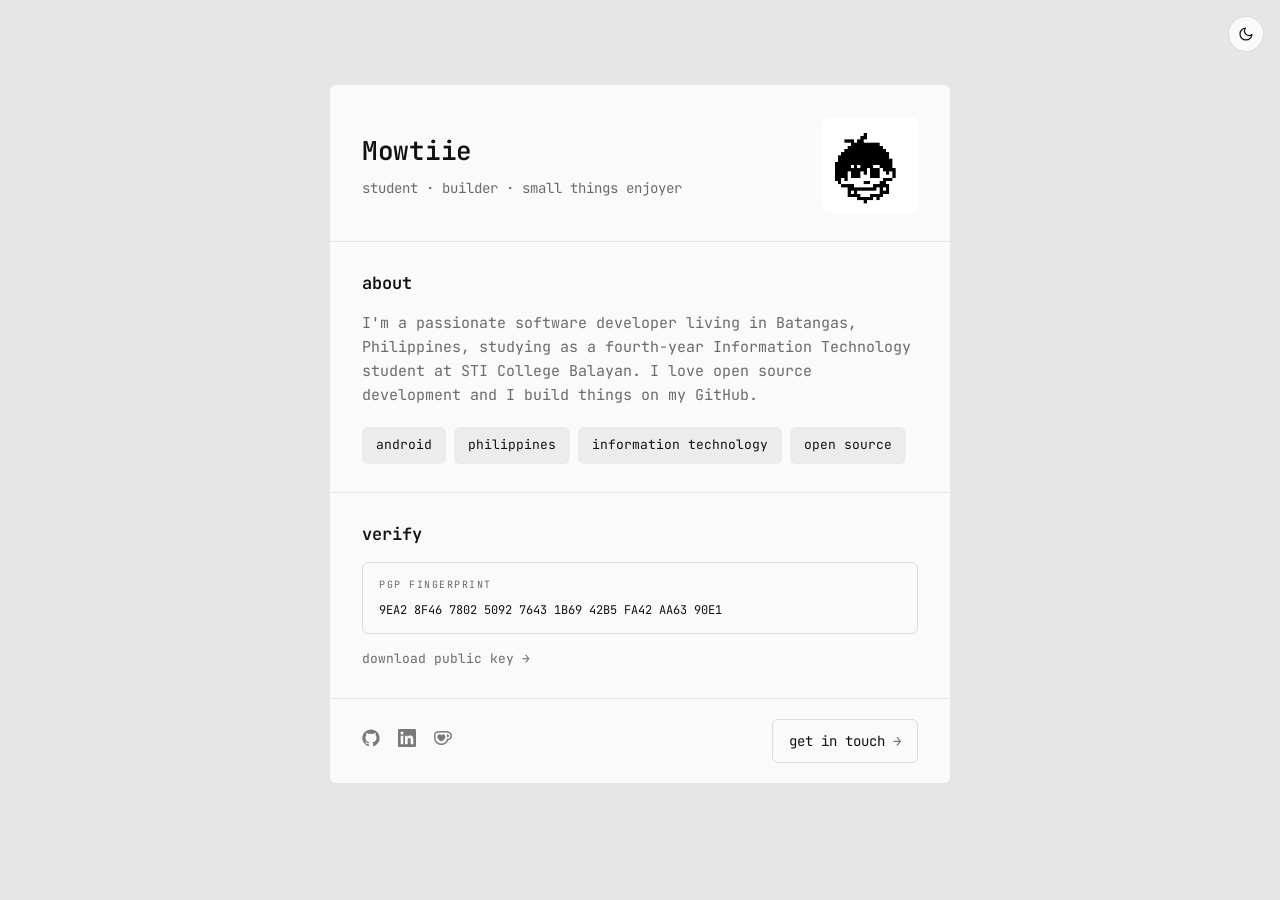
==== index.html @ 5914bc73 "Modernized dark mode toggle with color-scheme and light-dark()" ====
<!DOCTYPE html>
<html lang="en">
<head>
  <meta charset="UTF-8">
  <meta name="viewport" content="width=device-width, initial-scale=1">
  <meta name="description" content="Personal site of Mowtiie — IT student and software developer in the Philippines.">
  <meta name="color-scheme" content="light dark">
  <script>
    // Apply a stored override before first paint (prevents a flash of the wrong scheme).
    try {
      document.querySelector('meta[name="color-scheme"]').content = localStorage.getItem('color-scheme') ?? 'light dark';
    } catch {}
  </script>
  <meta name="theme-color" content="#E6E6E6" media="(prefers-color-scheme: light)">
  <meta name="theme-color" content="#0A0A0A" media="(prefers-color-scheme: dark)">
  <title>Mowtiie</title>

  <link rel="icon" type="image/svg+xml" href="icon.svg">
  <link rel="preconnect" href="https://fonts.googleapis.com">
  <link rel="preconnect" href="https://fonts.gstatic.com" crossorigin>
  <link rel="preload" as="style" href="https://fonts.googleapis.com/css2?family=JetBrains+Mono:wght@400;500;600&display=swap">
  <link rel="stylesheet" href="https://fonts.googleapis.com/css2?family=JetBrains+Mono:wght@400;500;600&display=swap">

  <link rel="stylesheet" href="style.css">
</head>
<body>

  <main class="card">

    <header class="card-header">
      <div class="header-info">
        <h1 class="name">Mowtiie</h1>
        <p class="subtitle">student · builder · small things enjoyer</p>
      </div>
      <div class="header-photo">
        <img src="profile.png" alt="" onerror="this.style.display='none'">
      </div>
    </header>

    <section class="card-section">
      <h2 class="section-title">about</h2>
      <p class="section-body">I'm a passionate software developer living in Batangas, Philippines, studying as a fourth-year Information Technology student at STI College Balayan. I love open source development and I build things on my GitHub.</p>
      <ul class="tag-list">
        <li class="tag">android</li>
        <li class="tag">philippines</li>
        <li class="tag">information technology</li>
        <li class="tag">open source</li>
      </ul>
    </section>

    <section class="card-section">
      <h2 class="section-title">verify</h2>
      <div class="pgp-block">
        <div class="pgp-label">pgp fingerprint</div>
        <code class="pgp-fingerprint">9EA2 8F46 7802 5092 7643 1B69 42B5 FA42 AA63 90E1</code>
      </div>
      <a class="download-link" href="./PGP_PUBLIC_KEY.asc" download>download public key →</a>
    </section>

    <footer class="card-footer">
      <ul class="social-list">
        <li><a class="social-icon" href="https://github.com/mowtiie" target="_blank" rel="noopener" aria-label="GitHub">
          <svg viewBox="0 0 24 24" width="18" height="18" fill="currentColor" aria-hidden="true"><path d="M12 .5C5.65.5.5 5.65.5 12c0 5.08 3.29 9.39 7.86 10.91.58.11.79-.25.79-.56v-2.01c-3.2.7-3.87-1.36-3.87-1.36-.52-1.32-1.27-1.67-1.27-1.67-1.04-.71.08-.7.08-.7 1.15.08 1.76 1.18 1.76 1.18 1.02 1.76 2.69 1.25 3.34.96.1-.75.4-1.25.72-1.54-2.55-.29-5.23-1.28-5.23-5.69 0-1.26.45-2.29 1.18-3.1-.12-.29-.51-1.46.11-3.04 0 0 .96-.31 3.15 1.18a10.87 10.87 0 015.74 0c2.19-1.49 3.15-1.18 3.15-1.18.62 1.58.23 2.75.11 3.04.74.81 1.18 1.84 1.18 3.1 0 4.42-2.69 5.39-5.25 5.68.41.36.77 1.06.77 2.13v3.16c0 .31.21.68.8.56C20.21 21.38 23.5 17.08 23.5 12 23.5 5.65 18.35.5 12 .5z"/></svg>
        </a></li>
        <li><a class="social-icon" href="https://linkedin.com/in/vrixzandro" target="_blank" rel="noopener" aria-label="LinkedIn">
          <svg viewBox="0 0 24 24" width="18" height="18" fill="currentColor" aria-hidden="true"><path d="M20.45 20.45h-3.55v-5.57c0-1.33-.03-3.04-1.85-3.04-1.85 0-2.14 1.45-2.14 2.94v5.67H9.36V9h3.41v1.56h.05c.48-.9 1.64-1.85 3.37-1.85 3.6 0 4.27 2.37 4.27 5.46v6.28zM5.34 7.43a2.06 2.06 0 11.001-4.121 2.06 2.06 0 010 4.121zM7.12 20.45H3.56V9h3.56v11.45zM22.22 0H1.77C.79 0 0 .77 0 1.72v20.55C0 23.23.79 24 1.77 24h20.45c.98 0 1.78-.77 1.78-1.73V1.72C24 .77 23.2 0 22.22 0z"/></svg>
        </a></li>
        <li><a class="social-icon" href="https://ko-fi.com/mowtiie" target="_blank" rel="noopener" aria-label="Ko-fi">
          <svg viewBox="0 0 24 24" width="18" height="18" fill="currentColor" aria-hidden="true"><path d="M11.351 2.715c-2.7 0-4.986.025-6.83.26C2.078 3.285 0 5.154 0 8.61c0 3.506.182 6.13 1.585 8.493 1.584 2.701 4.233 4.182 7.662 4.182h.83c4.209 0 6.494-2.234 7.637-4a9.5 9.5 0 0 0 1.091-2.338C21.792 14.688 24 12.22 24 9.208v-.415c0-3.247-2.13-5.507-5.792-5.87-1.558-.156-2.65-.208-6.857-.208m0 1.947c4.208 0 5.09.052 6.571.182 2.624.311 4.13 1.584 4.13 4v.39c0 2.156-1.792 3.844-3.87 3.844h-.935l-.156.649c-.208 1.013-.597 1.818-1.039 2.546-.909 1.428-2.545 3.064-5.922 3.064h-.805c-2.571 0-4.831-.883-6.078-3.195-1.09-2-1.298-4.155-1.298-7.506 0-2.181.857-3.402 3.012-3.714 1.533-.233 3.559-.26 6.39-.26m6.547 2.287c-.416 0-.65.234-.65.546v2.935c0 .311.234.545.65.545 1.324 0 2.051-.754 2.051-2s-.727-2.026-2.052-2.026m-10.39.182c-1.818 0-3.013 1.48-3.013 3.142 0 1.533.858 2.857 1.949 3.897.727.701 1.87 1.429 2.649 1.896a1.47 1.47 0 0 0 1.507 0c.78-.467 1.922-1.195 2.623-1.896 1.117-1.039 1.974-2.364 1.974-3.897 0-1.662-1.247-3.142-3.039-3.142-1.065 0-1.792.545-2.338 1.298-.493-.753-1.246-1.298-2.312-1.298"/></svg>
        </a></li>
      </ul>

      <a class="cta-btn" href="mailto:contact@mowtiie.cc">
        <span>get in touch</span>
        <span class="cta-arrow" aria-hidden="true">→</span>
      </a>
    </footer>

  </main>

  <button class="theme-toggle" id="theme-toggle" type="button">
    <span class="if-light">
      <svg viewBox="0 0 24 24" width="16" height="16" fill="none" stroke="currentColor" stroke-width="1.8" stroke-linecap="round" stroke-linejoin="round" aria-hidden="true">
        <path d="M21 12.79A9 9 0 1 1 11.21 3 7 7 0 0 0 21 12.79z"/>
      </svg>
      <span class="visually-hidden">Switch to dark theme</span>
    </span>
    <span class="if-dark">
      <svg viewBox="0 0 24 24" width="16" height="16" fill="none" stroke="currentColor" stroke-width="1.8" stroke-linecap="round" stroke-linejoin="round" aria-hidden="true">
        <circle cx="12" cy="12" r="4"/>
        <path d="M12 2v2M12 20v2M4.93 4.93l1.41 1.41M17.66 17.66l1.41 1.41M2 12h2M20 12h2M6.34 17.66l-1.41 1.41M19.07 4.93l-1.41 1.41"/>
      </svg>
      <span class="visually-hidden">Switch to light theme</span>
    </span>
  </button>

  <script src="script.js"></script>
</body>
</html>
---- style.css ----
:root {
  /* Raw values per scheme */
  --bg-light: #E6E6E6;            --bg-dark: #0A0A0A;
  --card-bg-light: #FAFAFA;       --card-bg-dark: #171717;
  --divider-light: rgba(0, 0, 0, 0.08);   --divider-dark: rgba(255, 255, 255, 0.08);
  --text-light: #111111;          --text-dark: #FAFAFA;
  --text-soft-light: #6b6b6b;     --text-soft-dark: #999999;
  --border-light: #1a1a1a;        --border-dark: #FAFAFA;
  --border-soft-light: rgba(0, 0, 0, 0.12); --border-soft-dark: rgba(255, 255, 255, 0.15);
  --tag-bg-light: #ECECEC;        --tag-bg-dark: #232323;
  --tag-bg-hover-light: #E0E0E0;  --tag-bg-hover-dark: #2E2E2E;
  --shadow-elev-light: 0 6px 16px rgba(0, 0, 0, 0.1);
  --shadow-elev-dark: 0 6px 16px rgba(0, 0, 0, 0.6);

  /* Fallback for browsers without light-dark(): follow the system preference */
  --bg: var(--bg-light);
  --card-bg: var(--card-bg-light);
  --divider: var(--divider-light);
  --text: var(--text-light);
  --text-soft: var(--text-soft-light);
  --border: var(--border-light);
  --border-soft: var(--border-soft-light);
  --tag-bg: var(--tag-bg-light);
  --tag-bg-hover: var(--tag-bg-hover-light);
  --shadow-elev: var(--shadow-elev-light);

  @media (prefers-color-scheme: dark) {
    --bg: var(--bg-dark);
    --card-bg: var(--card-bg-dark);
    --divider: var(--divider-dark);
    --text: var(--text-dark);
    --text-soft: var(--text-soft-dark);
    --border: var(--border-dark);
    --border-soft: var(--border-soft-dark);
    --tag-bg: var(--tag-bg-dark);
    --tag-bg-hover: var(--tag-bg-hover-dark);
    --shadow-elev: var(--shadow-elev-dark);
  }

  @supports (color: light-dark(white, black)) {
    --bg: light-dark(var(--bg-light), var(--bg-dark));
    --card-bg: light-dark(var(--card-bg-light), var(--card-bg-dark));
    --divider: light-dark(var(--divider-light), var(--divider-dark));
    --text: light-dark(var(--text-light), var(--text-dark));
    --text-soft: light-dark(var(--text-soft-light), var(--text-soft-dark));
    --border: light-dark(var(--border-light), var(--border-dark));
    --border-soft: light-dark(var(--border-soft-light), var(--border-soft-dark));
    --tag-bg: light-dark(var(--tag-bg-light), var(--tag-bg-dark));
    --tag-bg-hover: light-dark(var(--tag-bg-hover-light), var(--tag-bg-hover-dark));
    --shadow-elev: light-dark(var(--shadow-elev-light), var(--shadow-elev-dark));
  }

  /* Follow the system by default; the <meta name="color-scheme"> pins an override.
     CSS color-scheme beats the meta hint, so map the meta back onto the property. */
  color-scheme: light dark;

  &:has(> head > meta[name="color-scheme"][content="dark"]) { color-scheme: dark; }
  &:has(> head > meta[name="color-scheme"][content="light"]) { color-scheme: light; }
}

.visually-hidden {
  position: absolute;
  width: 1px;
  height: 1px;
  overflow: hidden;
  clip-path: inset(50%);
  white-space: nowrap;
}

*, *::before, *::after { box-sizing: border-box; }
* { margin: 0; padding: 0; }

body {
  min-height: 100vh;
  background: var(--bg);
  color: var(--text);
  font-family: 'JetBrains Mono', ui-monospace, SFMono-Regular, Menlo, Consolas, monospace;
  font-size: 15px;
  line-height: 1.6;
  display: flex;
  align-items: center;
  justify-content: center;
  padding: 2rem 1.25rem 4rem;
  -webkit-font-smoothing: antialiased;
  text-rendering: optimizeLegibility;
  transition: background 0.25s ease, color 0.25s ease;
}

.card {
  width: 100%;
  max-width: 620px;
  background: var(--card-bg);
  border-radius: 6px;
  overflow: hidden;
  transition: background 0.25s ease;
}

/* ---------- Header ---------- */
.card-header {
  display: flex;
  justify-content: space-between;
  align-items: center;
  gap: 1.5rem;
  padding: 2rem 2rem 1.75rem;
}

.header-info {
  min-width: 0;
  flex: 1;
}

.name {
  font-size: 1.625rem;
  font-weight: 600;
  letter-spacing: -0.01em;
  margin-bottom: 0.375rem;
  word-break: break-word;
}

.subtitle {
  font-size: 0.875rem;
  color: var(--text-soft);
}

.header-photo {
  width: 96px;
  height: 96px;
  border-radius: 8px;
  background: var(--tag-bg);
  overflow: hidden;
  flex-shrink: 0;
}

.header-photo img {
  width: 100%;
  height: 100%;
  object-fit: cover;
  display: block;
}

/* ---------- Card sections ---------- */
.card-section {
  padding: 1.75rem 2rem;
  border-top: 1px solid var(--divider);
}

.section-title {
  font-size: 1.0625rem;
  font-weight: 600;
  margin-bottom: 0.875rem;
}

.section-body {
  font-size: 0.9375rem;
  color: var(--text-soft);
  margin-bottom: 1.25rem;
}

/* Tags */
.tag-list {
  display: flex;
  flex-wrap: wrap;
  gap: 0.5rem;
  list-style: none;
}

.tag {
  padding: 0.5rem 0.875rem;
  background: var(--tag-bg);
  border-radius: 6px;
  font-size: 0.8125rem;
  color: var(--text);
  font-family: inherit;
  transition: background 0.15s ease;
}

/* PGP */
.pgp-block {
  border: 1px solid var(--border-soft);
  border-radius: 6px;
  padding: 0.875rem 1rem;
  margin-bottom: 0.75rem;
}

.pgp-label {
  font-size: 0.625rem;
  color: var(--text-soft);
  text-transform: uppercase;
  letter-spacing: 0.15em;
  margin-bottom: 0.5rem;
}

.pgp-fingerprint {
  font-family: inherit;
  font-size: 0.75rem;
  color: var(--text);
  word-break: break-all;
  user-select: all;
  line-height: 1.5;
  display: block;
}

.download-link {
  display: inline-block;
  font-size: 0.8125rem;
  color: var(--text-soft);
  text-decoration: none;
  transition: color 0.15s ease;
}

.download-link:hover {
  color: var(--text);
}

/* ---------- Footer ---------- */
.card-footer {
  display: flex;
  justify-content: space-between;
  align-items: center;
  gap: 1.5rem;
  padding: 1.25rem 2rem;
  border-top: 1px solid var(--divider);
}

.social-list {
  display: flex;
  align-items: center;
  gap: 1.125rem;
  list-style: none;
}

.social-icon {
  color: var(--text);
  opacity: 0.55;
  display: inline-flex;
  align-items: center;
  justify-content: center;
  transition: opacity 0.15s ease;
}

.social-icon:hover {
  opacity: 1;
}

.cta-btn {
  display: inline-flex;
  align-items: center;
  gap: 0.5rem;
  padding: 0.625rem 1rem;
  border: 1px solid var(--border-soft);
  border-radius: 6px;
  text-decoration: none;
  color: var(--text);
  font-size: 0.875rem;
  font-family: inherit;
  white-space: nowrap;
  transition: transform 0.2s ease, box-shadow 0.2s ease, border-color 0.2s ease;
}

.cta-btn:hover {
  transform: translateY(-2px);
  box-shadow: var(--shadow-elev);
  border-color: var(--border);
}

.cta-arrow {
  color: var(--text-soft);
  transition: transform 0.2s ease;
}

.cta-btn:hover .cta-arrow {
  transform: translateX(2px);
}

/* ---------- Theme toggle (floating) ---------- */
.theme-toggle {
  position: fixed;
  top: 1rem;
  right: 1rem;
  width: 36px;
  height: 36px;
  border-radius: 50%;
  border: 1px solid var(--border-soft);
  background: var(--card-bg);
  color: var(--text);
  cursor: pointer;
  display: flex;
  align-items: center;
  justify-content: center;
  font: inherit;
  transition: transform 0.2s ease, box-shadow 0.2s ease, background 0.25s ease, color 0.25s ease, border-color 0.2s ease;
}

.theme-toggle:hover {
  transform: translateY(-2px);
  box-shadow: var(--shadow-elev);
  border-color: var(--border);
}

/* Show only the icon (and label) for the action available in the current scheme.
   Branching must also honor the meta override, so the media query is combined with it. */
.theme-toggle .if-light { display: inline-flex; }
.theme-toggle .if-dark { display: none; }

@media (prefers-color-scheme: dark) {
  :root:not(:has(> head > meta[name="color-scheme"][content="light"])) .theme-toggle {
    .if-light { display: none; }
    .if-dark { display: inline-flex; }
  }
}

:root:has(> head > meta[name="color-scheme"][content="dark"]) .theme-toggle {
  .if-light { display: none; }
  .if-dark { display: inline-flex; }
}

/* ---------- Focus ---------- */
a:focus-visible, button:focus-visible {
  outline: 2px solid var(--text);
  outline-offset: 3px;
  border-radius: 6px;
}

/* ---------- Reduced motion ---------- */
@media (prefers-reduced-motion: reduce) {
  *, *::before, *::after {
    transition-duration: 0.01ms !important;
    animation-duration: 0.01ms !important;
  }
}

/* ---------- Mobile ---------- */
@media (max-width: 560px) {
  body {
    padding: 3.75rem 1rem 3rem;
    align-items: flex-start;
  }

  .card-header {
    flex-direction: column-reverse;
    align-items: flex-start;
    gap: 1.25rem;
    padding: 1.75rem 1.5rem;
  }

  .header-photo {
    width: 84px;
    height: 84px;
  }

  .name { font-size: 1.5rem; }

  .card-section {
    padding: 1.5rem;
  }

  .card-footer {
    flex-direction: column;
    align-items: stretch;
    gap: 1rem;
    padding: 1.25rem 1.5rem;
  }

  .social-list {
    justify-content: flex-start;
  }

  .cta-btn {
    justify-content: center;
  }
}
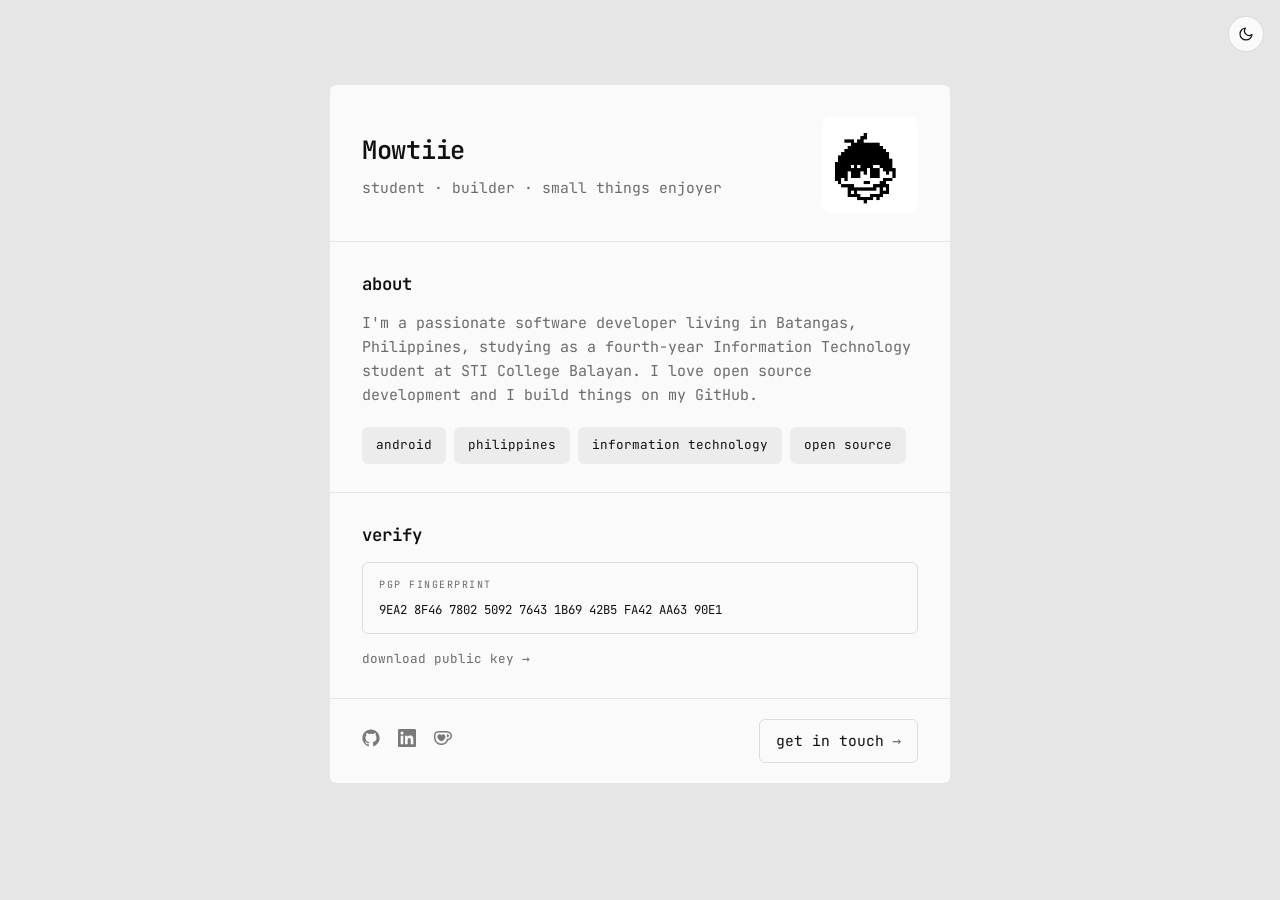
==== commit 21956b61: "Improved SEO metadata and self-hosted JetBrains Mono font" ====
--- a/index.html
+++ b/index.html
@@ -13,13 +13,36 @@
   </script>
   <meta name="theme-color" content="#E6E6E6" media="(prefers-color-scheme: light)">
   <meta name="theme-color" content="#0A0A0A" media="(prefers-color-scheme: dark)">
-  <title>Mowtiie</title>
+  <title>Mowtiie — IT Student &amp; Software Developer in the Philippines</title>
+
+  <meta property="og:type" content="profile">
+  <meta property="og:site_name" content="Mowtiie">
+  <meta property="og:title" content="Mowtiie — IT Student &amp; Software Developer">
+  <meta property="og:description" content="Personal site of Mowtiie — IT student and software developer in the Philippines.">
+  <meta name="twitter:card" content="summary">
+
+  <script type="application/ld+json">
+  {
+    "@context": "https://schema.org",
+    "@type": "Person",
+    "name": "Mowtiie",
+    "jobTitle": "Software Developer",
+    "description": "IT student and software developer in the Philippines.",
+    "address": {
+      "@type": "PostalAddress",
+      "addressRegion": "Batangas",
+      "addressCountry": "PH"
+    },
+    "sameAs": [
+      "https://github.com/mowtiie",
+      "https://linkedin.com/in/vrixzandro",
+      "https://ko-fi.com/mowtiie"
+    ]
+  }
+  </script>
 
   <link rel="icon" type="image/svg+xml" href="icon.svg">
-  <link rel="preconnect" href="https://fonts.googleapis.com">
-  <link rel="preconnect" href="https://fonts.gstatic.com" crossorigin>
-  <link rel="preload" as="style" href="https://fonts.googleapis.com/css2?family=JetBrains+Mono:wght@400;500;600&display=swap">
-  <link rel="stylesheet" href="https://fonts.googleapis.com/css2?family=JetBrains+Mono:wght@400;500;600&display=swap">
+  <link rel="preload" href="fonts/jetbrains-mono-latin-wght-normal.woff2" as="font" type="font/woff2" crossorigin>
 
   <link rel="stylesheet" href="style.css">
 </head>
@@ -33,7 +56,7 @@
         <p class="subtitle">student · builder · small things enjoyer</p>
       </div>
       <div class="header-photo">
-        <img src="profile.png" alt="" onerror="this.style.display='none'">
+        <img src="profile.png" alt="Portrait of Mowtiie" onerror="this.style.display='none'">
       </div>
     </header>
 
--- a/style.css
+++ b/style.css
@@ -1,3 +1,11 @@
+@font-face {
+  font-family: 'JetBrains Mono';
+  src: url('fonts/jetbrains-mono-latin-wght-normal.woff2') format('woff2');
+  font-weight: 100 800;
+  font-display: swap;
+  unicode-range: U+0000-00FF, U+0131, U+0152-0153, U+02BB-02BC, U+02C6, U+02DA, U+02DC, U+0304, U+0308, U+0329, U+2000-206F, U+20AC, U+2122, U+2191, U+2193, U+2212, U+2215, U+FEFF, U+FFFD;
+}
+
 :root {
   /* Raw values per scheme */
   --bg-light: #E6E6E6;            --bg-dark: #0A0A0A;
@@ -75,6 +83,8 @@
   background: var(--bg);
   color: var(--text);
   font-family: 'JetBrains Mono', ui-monospace, SFMono-Regular, Menlo, Consolas, monospace;
+  /* Keep fallback monospace fonts the same width as JetBrains Mono to avoid a layout shift on swap. */
+  font-size-adjust: ch-width from-font;
   font-size: 15px;
   line-height: 1.6;
   display: flex;
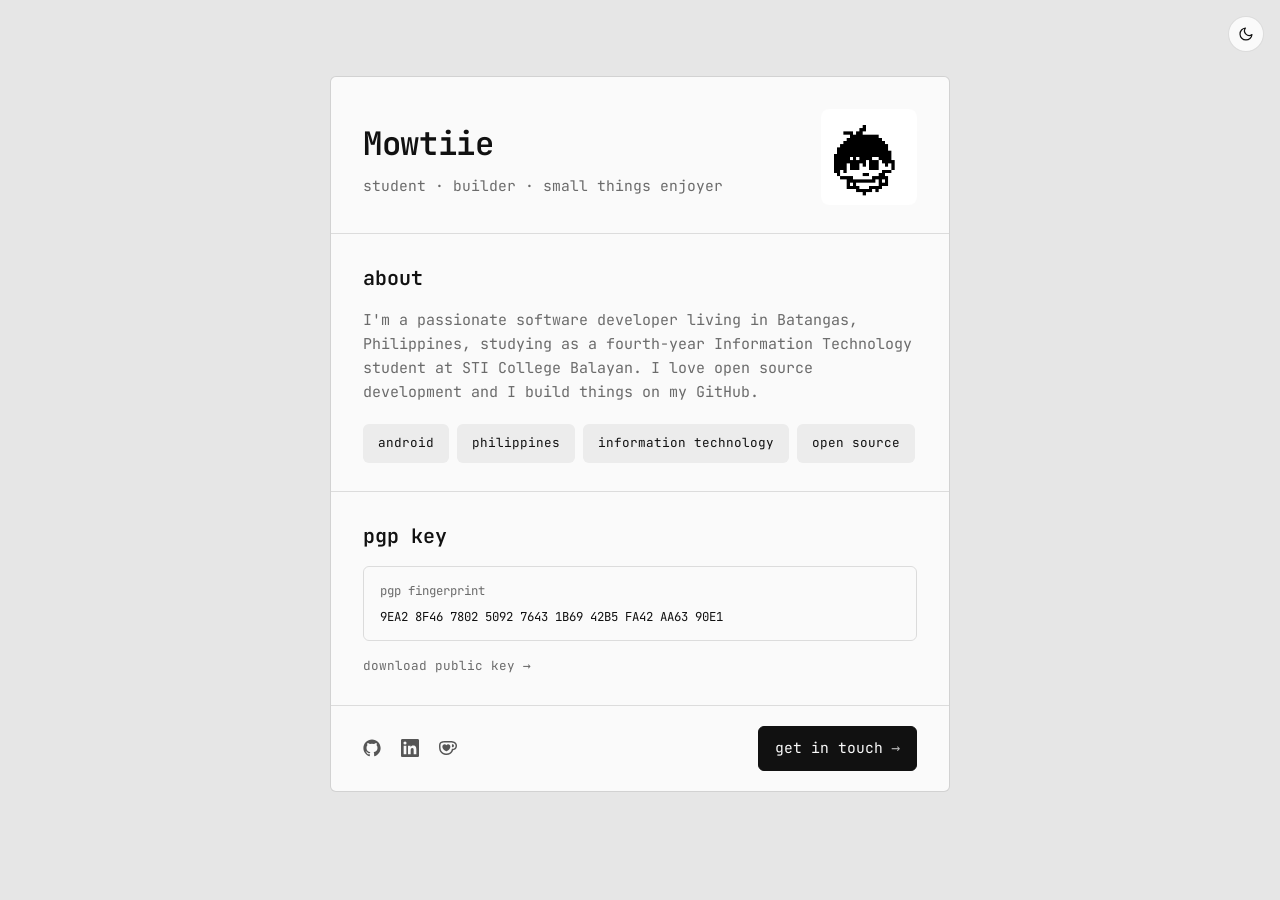
==== commit 5849a3f9: "Applied cleanups for typography, layout, image and script loading" ====
--- a/index.html
+++ b/index.html
@@ -45,6 +45,7 @@
   <link rel="preload" href="fonts/jetbrains-mono-latin-wght-normal.woff2" as="font" type="font/woff2" crossorigin>
 
   <link rel="stylesheet" href="style.css">
+  <script src="script.js" defer></script>
 </head>
 <body>
 
@@ -56,7 +57,7 @@
         <p class="subtitle">student · builder · small things enjoyer</p>
       </div>
       <div class="header-photo">
-        <img src="profile.png" alt="Portrait of Mowtiie" onerror="this.style.display='none'">
+        <img src="profile.png" alt="Portrait of Mowtiie" width="300" height="300">
       </div>
     </header>
 
@@ -72,7 +73,7 @@
     </section>
 
     <section class="card-section">
-      <h2 class="section-title">verify</h2>
+      <h2 class="section-title">pgp key</h2>
       <div class="pgp-block">
         <div class="pgp-label">pgp fingerprint</div>
         <code class="pgp-fingerprint">9EA2 8F46 7802 5092 7643 1B69 42B5 FA42 AA63 90E1</code>
@@ -117,6 +118,5 @@
     </span>
   </button>
 
-  <script src="script.js"></script>
 </body>
 </html>
--- a/style.css
+++ b/style.css
@@ -9,52 +9,52 @@
 :root {
   /* Raw values per scheme */
   --bg-light: #E6E6E6;            --bg-dark: #0A0A0A;
-  --card-bg-light: #FAFAFA;       --card-bg-dark: #171717;
-  --divider-light: rgba(0, 0, 0, 0.08);   --divider-dark: rgba(255, 255, 255, 0.08);
+  --card-bg-light: #FAFAFA;       --card-bg-dark: #1C1C1C;
+  --card-border-light: rgba(0, 0, 0, 0.16); --card-border-dark: rgba(255, 255, 255, 0.14);
+  --divider-light: rgba(0, 0, 0, 0.12);   --divider-dark: rgba(255, 255, 255, 0.12);
   --text-light: #111111;          --text-dark: #FAFAFA;
   --text-soft-light: #6b6b6b;     --text-soft-dark: #999999;
   --border-light: #1a1a1a;        --border-dark: #FAFAFA;
   --border-soft-light: rgba(0, 0, 0, 0.12); --border-soft-dark: rgba(255, 255, 255, 0.15);
   --tag-bg-light: #ECECEC;        --tag-bg-dark: #232323;
-  --tag-bg-hover-light: #E0E0E0;  --tag-bg-hover-dark: #2E2E2E;
   --shadow-elev-light: 0 6px 16px rgba(0, 0, 0, 0.1);
   --shadow-elev-dark: 0 6px 16px rgba(0, 0, 0, 0.6);
 
   /* Fallback for browsers without light-dark(): follow the system preference */
   --bg: var(--bg-light);
   --card-bg: var(--card-bg-light);
+  --card-border: var(--card-border-light);
   --divider: var(--divider-light);
   --text: var(--text-light);
   --text-soft: var(--text-soft-light);
   --border: var(--border-light);
   --border-soft: var(--border-soft-light);
   --tag-bg: var(--tag-bg-light);
-  --tag-bg-hover: var(--tag-bg-hover-light);
   --shadow-elev: var(--shadow-elev-light);
 
   @media (prefers-color-scheme: dark) {
     --bg: var(--bg-dark);
     --card-bg: var(--card-bg-dark);
+    --card-border: var(--card-border-dark);
     --divider: var(--divider-dark);
     --text: var(--text-dark);
     --text-soft: var(--text-soft-dark);
     --border: var(--border-dark);
     --border-soft: var(--border-soft-dark);
     --tag-bg: var(--tag-bg-dark);
-    --tag-bg-hover: var(--tag-bg-hover-dark);
     --shadow-elev: var(--shadow-elev-dark);
   }
 
   @supports (color: light-dark(white, black)) {
     --bg: light-dark(var(--bg-light), var(--bg-dark));
     --card-bg: light-dark(var(--card-bg-light), var(--card-bg-dark));
+    --card-border: light-dark(var(--card-border-light), var(--card-border-dark));
     --divider: light-dark(var(--divider-light), var(--divider-dark));
     --text: light-dark(var(--text-light), var(--text-dark));
     --text-soft: light-dark(var(--text-soft-light), var(--text-soft-dark));
     --border: light-dark(var(--border-light), var(--border-dark));
     --border-soft: light-dark(var(--border-soft-light), var(--border-soft-dark));
     --tag-bg: light-dark(var(--tag-bg-light), var(--tag-bg-dark));
-    --tag-bg-hover: light-dark(var(--tag-bg-hover-light), var(--tag-bg-hover-dark));
     --shadow-elev: light-dark(var(--shadow-elev-light), var(--shadow-elev-dark));
   }
 
@@ -79,13 +79,13 @@
 * { margin: 0; padding: 0; }
 
 body {
-  min-height: 100vh;
+  min-height: 100dvh;
   background: var(--bg);
   color: var(--text);
   font-family: 'JetBrains Mono', ui-monospace, SFMono-Regular, Menlo, Consolas, monospace;
   /* Keep fallback monospace fonts the same width as JetBrains Mono to avoid a layout shift on swap. */
   font-size-adjust: ch-width from-font;
-  font-size: 15px;
+  font-size: 0.9375rem;
   line-height: 1.6;
   display: flex;
   align-items: center;
@@ -100,6 +100,8 @@
   width: 100%;
   max-width: 620px;
   background: var(--card-bg);
+  /* A border keeps the card edge visible in forced-colors mode, where backgrounds are dropped. */
+  border: 1px solid var(--card-border);
   border-radius: 6px;
   overflow: hidden;
   transition: background 0.25s ease;
@@ -120,16 +122,17 @@
 }
 
 .name {
-  font-size: 1.625rem;
+  font-size: 2rem;
   font-weight: 600;
   letter-spacing: -0.01em;
   margin-bottom: 0.375rem;
-  word-break: break-word;
+  overflow-wrap: anywhere;
 }
 
 .subtitle {
   font-size: 0.875rem;
   color: var(--text-soft);
+  text-wrap: balance;
 }
 
 .header-photo {
@@ -155,7 +158,7 @@
 }
 
 .section-title {
-  font-size: 1.0625rem;
+  font-size: 1.25rem;
   font-weight: 600;
   margin-bottom: 0.875rem;
 }
@@ -164,6 +167,7 @@
   font-size: 0.9375rem;
   color: var(--text-soft);
   margin-bottom: 1.25rem;
+  text-wrap: pretty;
 }
 
 /* Tags */
@@ -177,11 +181,12 @@
 .tag {
   padding: 0.5rem 0.875rem;
   background: var(--tag-bg);
+  /* Invisible normally; forced-colors mode turns it into a visible border. */
+  border: 1px solid transparent;
   border-radius: 6px;
   font-size: 0.8125rem;
   color: var(--text);
   font-family: inherit;
-  transition: background 0.15s ease;
 }
 
 /* PGP */
@@ -193,10 +198,8 @@
 }
 
 .pgp-label {
-  font-size: 0.625rem;
+  font-size: 0.75rem;
   color: var(--text-soft);
-  text-transform: uppercase;
-  letter-spacing: 0.15em;
   margin-bottom: 0.5rem;
 }
 
@@ -235,13 +238,17 @@
 .social-list {
   display: flex;
   align-items: center;
-  gap: 1.125rem;
+  gap: 0.25rem;
   list-style: none;
+  /* Offset the icon padding so the first icon lines up with the card's text edge. */
+  margin-inline-start: -0.5rem;
 }
 
 .social-icon {
   color: var(--text);
-  opacity: 0.55;
+  opacity: 0.7;
+  /* 18px icon + padding gives a ~34px touch target (WCAG 2.5.8 minimum is 24px). */
+  padding: 0.5rem;
   display: inline-flex;
   align-items: center;
   justify-content: center;
@@ -257,24 +264,25 @@
   align-items: center;
   gap: 0.5rem;
   padding: 0.625rem 1rem;
-  border: 1px solid var(--border-soft);
-  border-radius: 6px;
+  /* Filled so the main action reads as primary. */
+  border: 1px solid var(--text);
+  border-radius: 6px;
+  background: var(--text);
   text-decoration: none;
-  color: var(--text);
+  color: var(--card-bg);
   font-size: 0.875rem;
   font-family: inherit;
   white-space: nowrap;
-  transition: transform 0.2s ease, box-shadow 0.2s ease, border-color 0.2s ease;
+  transition: transform 0.2s ease, box-shadow 0.2s ease;
 }
 
 .cta-btn:hover {
   transform: translateY(-2px);
   box-shadow: var(--shadow-elev);
-  border-color: var(--border);
 }
 
 .cta-arrow {
-  color: var(--text-soft);
+  opacity: 0.7;
   transition: transform 0.2s ease;
 }
 
@@ -340,7 +348,7 @@
 }
 
 /* ---------- Mobile ---------- */
-@media (max-width: 560px) {
+@media (max-width: 35em) {
   body {
     padding: 3.75rem 1rem 3rem;
     align-items: flex-start;
@@ -358,7 +366,7 @@
     height: 84px;
   }
 
-  .name { font-size: 1.5rem; }
+  .name { font-size: 1.75rem; }
 
   .card-section {
     padding: 1.5rem;
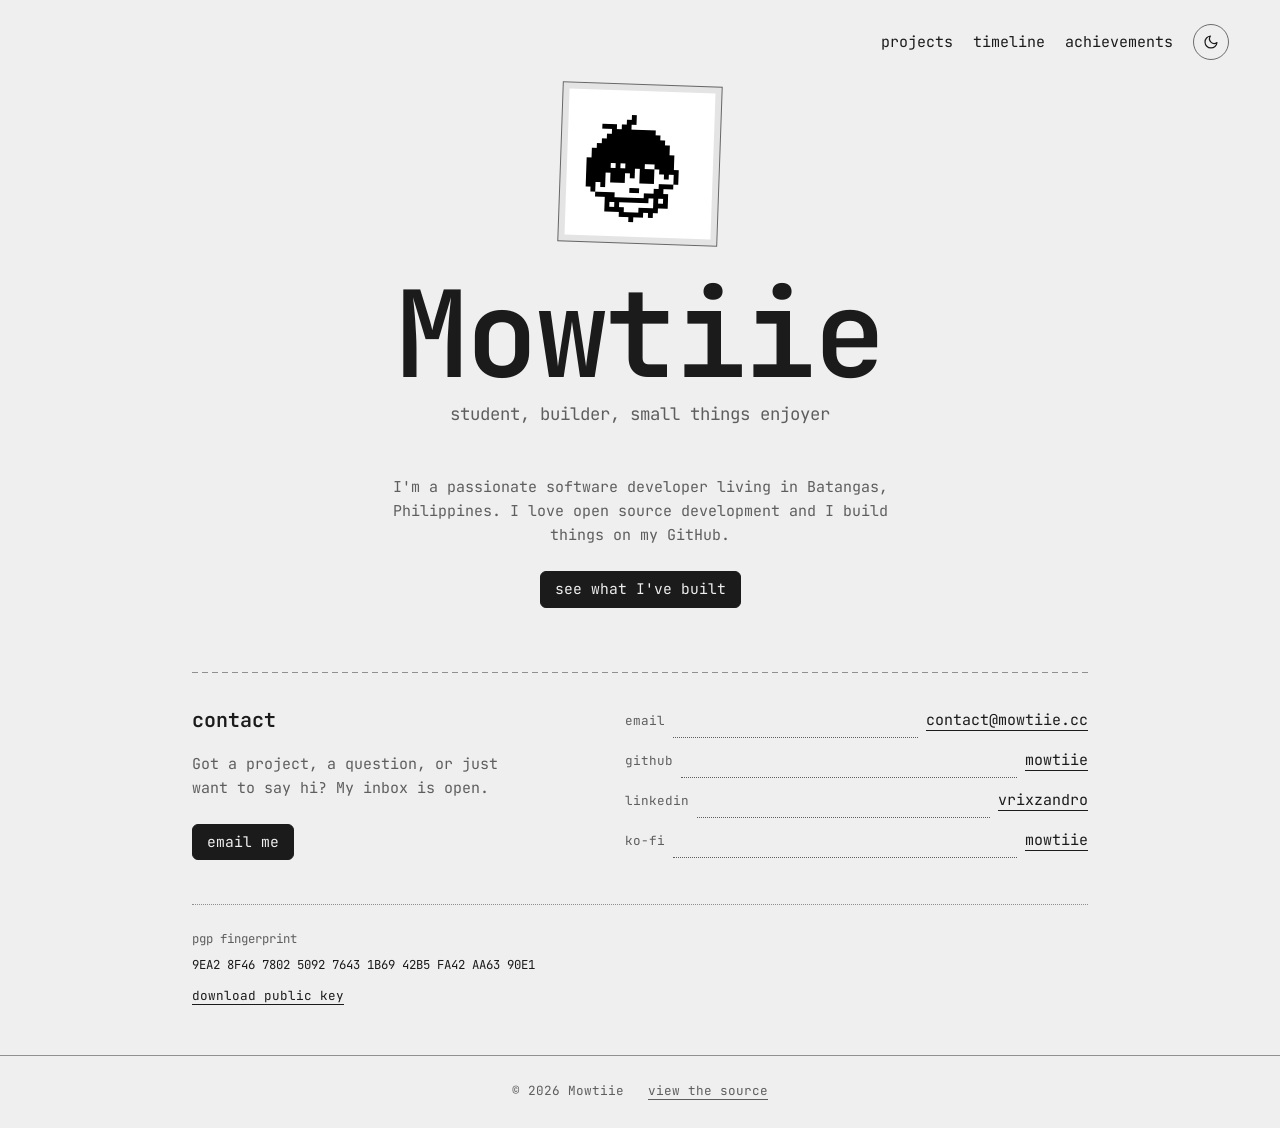
==== commit 4466bdda: "Rebuilt the site as multiple pages with project notes and a query bar" ====
--- a/index.html
+++ b/index.html
@@ -3,7 +3,7 @@
 <head>
   <meta charset="UTF-8">
   <meta name="viewport" content="width=device-width, initial-scale=1">
-  <meta name="description" content="Personal site of Mowtiie — IT student and software developer in the Philippines.">
+  <meta name="description" content="Personal site of Mowtiie, an IT student and software developer in the Philippines.">
   <meta name="color-scheme" content="light dark">
   <script>
     // Apply a stored override before first paint (prevents a flash of the wrong scheme).
@@ -11,14 +11,14 @@
       document.querySelector('meta[name="color-scheme"]').content = localStorage.getItem('color-scheme') ?? 'light dark';
     } catch {}
   </script>
-  <meta name="theme-color" content="#E6E6E6" media="(prefers-color-scheme: light)">
-  <meta name="theme-color" content="#0A0A0A" media="(prefers-color-scheme: dark)">
-  <title>Mowtiie — IT Student &amp; Software Developer in the Philippines</title>
+  <meta name="theme-color" content="#EFEFEF" media="(prefers-color-scheme: light)">
+  <meta name="theme-color" content="#0F0F0F" media="(prefers-color-scheme: dark)">
+  <title>Mowtiie | IT Student and Software Developer in the Philippines</title>
 
   <meta property="og:type" content="profile">
   <meta property="og:site_name" content="Mowtiie">
-  <meta property="og:title" content="Mowtiie — IT Student &amp; Software Developer">
-  <meta property="og:description" content="Personal site of Mowtiie — IT student and software developer in the Philippines.">
+  <meta property="og:title" content="Mowtiie | IT Student and Software Developer">
+  <meta property="og:description" content="Personal site of Mowtiie, an IT student and software developer in the Philippines.">
   <meta name="twitter:card" content="summary">
 
   <script type="application/ld+json">
@@ -41,82 +41,105 @@
   }
   </script>
 
-  <link rel="icon" type="image/svg+xml" href="icon.svg">
-  <link rel="preload" href="fonts/jetbrains-mono-latin-wght-normal.woff2" as="font" type="font/woff2" crossorigin>
+  <link rel="icon" type="image/svg+xml" href="/icon.svg">
+  <link rel="preload" href="/fonts/jetbrains-mono-latin-wght-normal.woff2" as="font" type="font/woff2" crossorigin>
+  <link rel="stylesheet" href="/style.css">
+  <link rel="expect" href="#main" blocking="render">
+  <script src="/script.js" defer></script>
 
-  <link rel="stylesheet" href="style.css">
-  <script src="script.js" defer></script>
+  <script type="speculationrules">
+  {
+    "prefetch": [{ "where": { "and": [{ "href_matches": "/*" }, { "not": { "selector_matches": "[download]" } }] }, "eagerness": "eager" }],
+    "prerender": [{ "where": { "and": [{ "href_matches": "/*" }, { "not": { "selector_matches": "[download]" } }] }, "eagerness": "moderate" }]
+  }
+  </script>
 </head>
-<body>
+<body class="home">
 
-  <main class="card">
+  <header class="site-header wrap">
+    <a class="site-brand" href="/">Mowtiie</a>
+    <div class="header-end">
+      <nav class="site-nav" aria-label="Primary">
+        <ul>
+          <li><a href="/projects/">projects</a></li>
+          <li><a href="/timeline/">timeline</a></li>
+          <li><a href="/achievements/">achievements</a></li>
+        </ul>
+      </nav>
+      <button class="theme-toggle" id="theme-toggle" type="button">
+        <span class="if-light">
+          <svg viewBox="0 0 24 24" width="16" height="16" fill="none" stroke="currentColor" stroke-width="1.8" stroke-linecap="round" stroke-linejoin="round" aria-hidden="true"><path d="M21 12.79A9 9 0 1 1 11.21 3 7 7 0 0 0 21 12.79z"/></svg>
+          <span class="visually-hidden">Switch to dark theme</span>
+        </span>
+        <span class="if-dark">
+          <svg viewBox="0 0 24 24" width="16" height="16" fill="none" stroke="currentColor" stroke-width="1.8" stroke-linecap="round" stroke-linejoin="round" aria-hidden="true"><circle cx="12" cy="12" r="4"/><path d="M12 2v2M12 20v2M4.93 4.93l1.41 1.41M17.66 17.66l1.41 1.41M2 12h2M20 12h2M6.34 17.66l-1.41 1.41M19.07 4.93l-1.41 1.41"/></svg>
+          <span class="visually-hidden">Switch to light theme</span>
+        </span>
+      </button>
+    </div>
+  </header>
 
-    <header class="card-header">
-      <div class="header-info">
-        <h1 class="name">Mowtiie</h1>
-        <p class="subtitle">student · builder · small things enjoyer</p>
+  <main id="main" class="wrap">
+
+    <div class="intro">
+      <div class="intro-text">
+        <h1 class="page-title hero-title">Mowtiie</h1>
+        <p class="subtitle">student, builder, small things enjoyer</p>
       </div>
-      <div class="header-photo">
-        <img src="profile.png" alt="Portrait of Mowtiie" width="300" height="300">
+      <div class="photo">
+        <img src="/profile.png" alt="Portrait of Mowtiie" width="300" height="300">
       </div>
-    </header>
+    </div>
+    <p class="intro-about">I'm a passionate software developer living in Batangas, Philippines. I love open source development and I build things on my GitHub.</p>
+    <a class="button intro-cta" href="/projects/">see what I've built</a>
 
-    <section class="card-section">
-      <h2 class="section-title">about</h2>
-      <p class="section-body">I'm a passionate software developer living in Batangas, Philippines, studying as a fourth-year Information Technology student at STI College Balayan. I love open source development and I build things on my GitHub.</p>
-      <ul class="tag-list">
-        <li class="tag">android</li>
-        <li class="tag">philippines</li>
-        <li class="tag">information technology</li>
-        <li class="tag">open source</li>
-      </ul>
-    </section>
+    <section id="contact" aria-labelledby="contact-title">
+      <div class="contact-intro">
+        <h2 class="section-title" id="contact-title">contact</h2>
+        <p>Got a project, a question, or just want to say hi? My inbox is open.</p>
+        <a class="button" href="mailto:contact@mowtiie.cc">email me</a>
+      </div>
 
-    <section class="card-section">
-      <h2 class="section-title">pgp key</h2>
-      <div class="pgp-block">
-        <div class="pgp-label">pgp fingerprint</div>
-        <code class="pgp-fingerprint">9EA2 8F46 7802 5092 7643 1B69 42B5 FA42 AA63 90E1</code>
-      </div>
-      <a class="download-link" href="./PGP_PUBLIC_KEY.asc" download>download public key →</a>
-    </section>
-
-    <footer class="card-footer">
-      <ul class="social-list">
-        <li><a class="social-icon" href="https://github.com/mowtiie" target="_blank" rel="noopener" aria-label="GitHub">
-          <svg viewBox="0 0 24 24" width="18" height="18" fill="currentColor" aria-hidden="true"><path d="M12 .5C5.65.5.5 5.65.5 12c0 5.08 3.29 9.39 7.86 10.91.58.11.79-.25.79-.56v-2.01c-3.2.7-3.87-1.36-3.87-1.36-.52-1.32-1.27-1.67-1.27-1.67-1.04-.71.08-.7.08-.7 1.15.08 1.76 1.18 1.76 1.18 1.02 1.76 2.69 1.25 3.34.96.1-.75.4-1.25.72-1.54-2.55-.29-5.23-1.28-5.23-5.69 0-1.26.45-2.29 1.18-3.1-.12-.29-.51-1.46.11-3.04 0 0 .96-.31 3.15 1.18a10.87 10.87 0 015.74 0c2.19-1.49 3.15-1.18 3.15-1.18.62 1.58.23 2.75.11 3.04.74.81 1.18 1.84 1.18 3.1 0 4.42-2.69 5.39-5.25 5.68.41.36.77 1.06.77 2.13v3.16c0 .31.21.68.8.56C20.21 21.38 23.5 17.08 23.5 12 23.5 5.65 18.35.5 12 .5z"/></svg>
-        </a></li>
-        <li><a class="social-icon" href="https://linkedin.com/in/vrixzandro" target="_blank" rel="noopener" aria-label="LinkedIn">
-          <svg viewBox="0 0 24 24" width="18" height="18" fill="currentColor" aria-hidden="true"><path d="M20.45 20.45h-3.55v-5.57c0-1.33-.03-3.04-1.85-3.04-1.85 0-2.14 1.45-2.14 2.94v5.67H9.36V9h3.41v1.56h.05c.48-.9 1.64-1.85 3.37-1.85 3.6 0 4.27 2.37 4.27 5.46v6.28zM5.34 7.43a2.06 2.06 0 11.001-4.121 2.06 2.06 0 010 4.121zM7.12 20.45H3.56V9h3.56v11.45zM22.22 0H1.77C.79 0 0 .77 0 1.72v20.55C0 23.23.79 24 1.77 24h20.45c.98 0 1.78-.77 1.78-1.73V1.72C24 .77 23.2 0 22.22 0z"/></svg>
-        </a></li>
-        <li><a class="social-icon" href="https://ko-fi.com/mowtiie" target="_blank" rel="noopener" aria-label="Ko-fi">
-          <svg viewBox="0 0 24 24" width="18" height="18" fill="currentColor" aria-hidden="true"><path d="M11.351 2.715c-2.7 0-4.986.025-6.83.26C2.078 3.285 0 5.154 0 8.61c0 3.506.182 6.13 1.585 8.493 1.584 2.701 4.233 4.182 7.662 4.182h.83c4.209 0 6.494-2.234 7.637-4a9.5 9.5 0 0 0 1.091-2.338C21.792 14.688 24 12.22 24 9.208v-.415c0-3.247-2.13-5.507-5.792-5.87-1.558-.156-2.65-.208-6.857-.208m0 1.947c4.208 0 5.09.052 6.571.182 2.624.311 4.13 1.584 4.13 4v.39c0 2.156-1.792 3.844-3.87 3.844h-.935l-.156.649c-.208 1.013-.597 1.818-1.039 2.546-.909 1.428-2.545 3.064-5.922 3.064h-.805c-2.571 0-4.831-.883-6.078-3.195-1.09-2-1.298-4.155-1.298-7.506 0-2.181.857-3.402 3.012-3.714 1.533-.233 3.559-.26 6.39-.26m6.547 2.287c-.416 0-.65.234-.65.546v2.935c0 .311.234.545.65.545 1.324 0 2.051-.754 2.051-2s-.727-2.026-2.052-2.026m-10.39.182c-1.818 0-3.013 1.48-3.013 3.142 0 1.533.858 2.857 1.949 3.897.727.701 1.87 1.429 2.649 1.896a1.47 1.47 0 0 0 1.507 0c.78-.467 1.922-1.195 2.623-1.896 1.117-1.039 1.974-2.364 1.974-3.897 0-1.662-1.247-3.142-3.039-3.142-1.065 0-1.792.545-2.338 1.298-.493-.753-1.246-1.298-2.312-1.298"/></svg>
-        </a></li>
+      <ul class="contact-rows">
+        <li>
+          <span class="contact-label">email</span>
+          <span class="leader" aria-hidden="true"></span>
+          <a href="mailto:contact@mowtiie.cc">contact@mowtiie.cc</a>
+        </li>
+        <li>
+          <span class="contact-label">github</span>
+          <span class="leader" aria-hidden="true"></span>
+          <a href="https://github.com/mowtiie" target="_blank" rel="noopener">mowtiie<span class="visually-hidden"> (opens in a new tab)</span></a>
+        </li>
+        <li>
+          <span class="contact-label">linkedin</span>
+          <span class="leader" aria-hidden="true"></span>
+          <a href="https://linkedin.com/in/vrixzandro" target="_blank" rel="noopener">vrixzandro<span class="visually-hidden"> (opens in a new tab)</span></a>
+        </li>
+        <li>
+          <span class="contact-label">ko-fi</span>
+          <span class="leader" aria-hidden="true"></span>
+          <a href="https://ko-fi.com/mowtiie" target="_blank" rel="noopener">mowtiie<span class="visually-hidden"> (opens in a new tab)</span></a>
+        </li>
       </ul>
 
-      <a class="cta-btn" href="mailto:contact@mowtiie.cc">
-        <span>get in touch</span>
-        <span class="cta-arrow" aria-hidden="true">→</span>
-      </a>
-    </footer>
+      <div class="pgp">
+        <p class="pgp-label">pgp fingerprint</p>
+        <code class="pgp-fingerprint">9EA2 8F46 7802 5092 7643 1B69 42B5 FA42 AA63 90E1</code>
+        <a class="pgp-download" href="/PGP_PUBLIC_KEY.asc" download>download public key</a>
+      </div>
+    </section>
 
   </main>
 
-  <button class="theme-toggle" id="theme-toggle" type="button">
-    <span class="if-light">
-      <svg viewBox="0 0 24 24" width="16" height="16" fill="none" stroke="currentColor" stroke-width="1.8" stroke-linecap="round" stroke-linejoin="round" aria-hidden="true">
-        <path d="M21 12.79A9 9 0 1 1 11.21 3 7 7 0 0 0 21 12.79z"/>
-      </svg>
-      <span class="visually-hidden">Switch to dark theme</span>
-    </span>
-    <span class="if-dark">
-      <svg viewBox="0 0 24 24" width="16" height="16" fill="none" stroke="currentColor" stroke-width="1.8" stroke-linecap="round" stroke-linejoin="round" aria-hidden="true">
-        <circle cx="12" cy="12" r="4"/>
-        <path d="M12 2v2M12 20v2M4.93 4.93l1.41 1.41M17.66 17.66l1.41 1.41M2 12h2M20 12h2M6.34 17.66l-1.41 1.41M19.07 4.93l-1.41 1.41"/>
-      </svg>
-      <span class="visually-hidden">Switch to light theme</span>
-    </span>
-  </button>
+  <footer class="site-footer">
+    <div class="wrap footer-row">
+      <p>&copy; 2026 Mowtiie</p>
+      <p class="footer-links">
+        <a href="https://github.com/mowtiie/Portfolio" target="_blank" rel="noopener">view the source<span class="visually-hidden"> (opens in a new tab)</span></a>
+      </p>
+    </div>
+  </footer>
 
 </body>
-</html>+</html>
--- a/style.css
+++ b/style.css
@@ -1,61 +1,63 @@
 @font-face {
   font-family: 'JetBrains Mono';
-  src: url('fonts/jetbrains-mono-latin-wght-normal.woff2') format('woff2');
+  src: url('/fonts/jetbrains-mono-latin-wght-normal.woff2') format('woff2');
   font-weight: 100 800;
   font-display: swap;
   unicode-range: U+0000-00FF, U+0131, U+0152-0153, U+02BB-02BC, U+02C6, U+02DA, U+02DC, U+0304, U+0308, U+0329, U+2000-206F, U+20AC, U+2122, U+2191, U+2193, U+2212, U+2215, U+FEFF, U+FFFD;
 }
 
+/* Pages fade into each other while the header stays put. Skipped for reduced motion. */
+@media (prefers-reduced-motion: no-preference) {
+  @view-transition {
+    navigation: auto;
+  }
+
+  .site-header { view-transition-name: site-header; }
+
+  ::view-transition-old(root) { animation: 0.15s ease-in both fade-out; }
+  ::view-transition-new(root) { animation: 0.3s ease-out both page-in; }
+
+  @keyframes fade-out { to { opacity: 0; } }
+  @keyframes page-in { from { opacity: 0; transform: translateY(0.5rem); } }
+}
+
 :root {
   /* Raw values per scheme */
-  --bg-light: #E6E6E6;            --bg-dark: #0A0A0A;
-  --card-bg-light: #FAFAFA;       --card-bg-dark: #1C1C1C;
-  --card-border-light: rgba(0, 0, 0, 0.16); --card-border-dark: rgba(255, 255, 255, 0.14);
-  --divider-light: rgba(0, 0, 0, 0.12);   --divider-dark: rgba(255, 255, 255, 0.12);
-  --text-light: #111111;          --text-dark: #FAFAFA;
-  --text-soft-light: #6b6b6b;     --text-soft-dark: #999999;
-  --border-light: #1a1a1a;        --border-dark: #FAFAFA;
-  --border-soft-light: rgba(0, 0, 0, 0.12); --border-soft-dark: rgba(255, 255, 255, 0.15);
-  --tag-bg-light: #ECECEC;        --tag-bg-dark: #232323;
-  --shadow-elev-light: 0 6px 16px rgba(0, 0, 0, 0.1);
-  --shadow-elev-dark: 0 6px 16px rgba(0, 0, 0, 0.6);
+  --bg-light: #EFEFEF;             --bg-dark: #0F0F0F;
+  --surface-light: #E4E4E4;        --surface-dark: #1A1A1A;
+  --note-light: #FBFBFB;           --note-dark: #1F1F1F;
+  --text-light: #1B1B1B;           --text-dark: #EDEDED;
+  --text-soft-light: #5E5E5E;      --text-soft-dark: #A0A0A0;
+  --rule-light: rgba(0, 0, 0, 0.4); --rule-dark: rgba(255, 255, 255, 0.35);
+  --border-light: rgba(0, 0, 0, 0.55); --border-dark: rgba(255, 255, 255, 0.5);
 
   /* Fallback for browsers without light-dark(): follow the system preference */
   --bg: var(--bg-light);
-  --card-bg: var(--card-bg-light);
-  --card-border: var(--card-border-light);
-  --divider: var(--divider-light);
+  --surface: var(--surface-light);
+  --note: var(--note-light);
   --text: var(--text-light);
   --text-soft: var(--text-soft-light);
+  --rule: var(--rule-light);
   --border: var(--border-light);
-  --border-soft: var(--border-soft-light);
-  --tag-bg: var(--tag-bg-light);
-  --shadow-elev: var(--shadow-elev-light);
 
   @media (prefers-color-scheme: dark) {
     --bg: var(--bg-dark);
-    --card-bg: var(--card-bg-dark);
-    --card-border: var(--card-border-dark);
-    --divider: var(--divider-dark);
+    --surface: var(--surface-dark);
+    --note: var(--note-dark);
     --text: var(--text-dark);
     --text-soft: var(--text-soft-dark);
+    --rule: var(--rule-dark);
     --border: var(--border-dark);
-    --border-soft: var(--border-soft-dark);
-    --tag-bg: var(--tag-bg-dark);
-    --shadow-elev: var(--shadow-elev-dark);
   }
 
   @supports (color: light-dark(white, black)) {
     --bg: light-dark(var(--bg-light), var(--bg-dark));
-    --card-bg: light-dark(var(--card-bg-light), var(--card-bg-dark));
-    --card-border: light-dark(var(--card-border-light), var(--card-border-dark));
-    --divider: light-dark(var(--divider-light), var(--divider-dark));
+    --surface: light-dark(var(--surface-light), var(--surface-dark));
+    --note: light-dark(var(--note-light), var(--note-dark));
     --text: light-dark(var(--text-light), var(--text-dark));
     --text-soft: light-dark(var(--text-soft-light), var(--text-soft-dark));
+    --rule: light-dark(var(--rule-light), var(--rule-dark));
     --border: light-dark(var(--border-light), var(--border-dark));
-    --border-soft: light-dark(var(--border-soft-light), var(--border-soft-dark));
-    --tag-bg: light-dark(var(--tag-bg-light), var(--tag-bg-dark));
-    --shadow-elev: light-dark(var(--shadow-elev-light), var(--shadow-elev-dark));
   }
 
   /* Follow the system by default; the <meta name="color-scheme"> pins an override.
@@ -79,7 +81,12 @@
 * { margin: 0; padding: 0; }
 
 body {
+  --gutter: clamp(1.25rem, 4vw, 4rem);
+  /* Width of the left margin that holds section titles. */
+  --label-col: 12rem;
   min-height: 100dvh;
+  display: flex;
+  flex-direction: column;
   background: var(--bg);
   color: var(--text);
   font-family: 'JetBrains Mono', ui-monospace, SFMono-Regular, Menlo, Consolas, monospace;
@@ -87,232 +94,90 @@
   font-size-adjust: ch-width from-font;
   font-size: 0.9375rem;
   line-height: 1.6;
-  display: flex;
-  align-items: center;
-  justify-content: center;
-  padding: 2rem 1.25rem 4rem;
   -webkit-font-smoothing: antialiased;
   text-rendering: optimizeLegibility;
-  transition: background 0.25s ease, color 0.25s ease;
-}
-
-.card {
-  width: 100%;
-  max-width: 620px;
-  background: var(--card-bg);
-  /* A border keeps the card edge visible in forced-colors mode, where backgrounds are dropped. */
-  border: 1px solid var(--card-border);
-  border-radius: 6px;
-  overflow: hidden;
-  transition: background 0.25s ease;
+  transition: background-color 0.25s ease, color 0.25s ease;
+}
+
+.wrap {
+  width: min(100% - 2 * var(--gutter), 100rem);
+  margin-inline: auto;
+}
+
+a {
+  color: inherit;
+  text-underline-offset: 0.3em;
+}
+
+a:hover {
+  text-decoration-style: wavy;
+  text-decoration-thickness: 1px;
+}
+
+a:focus-visible, button:focus-visible {
+  outline: 2px solid var(--text);
+  outline-offset: 3px;
+  border-radius: 4px;
 }
 
 /* ---------- Header ---------- */
-.card-header {
-  display: flex;
+.site-header {
+  display: flex;
+  flex-wrap: wrap;
+  align-items: center;
   justify-content: space-between;
+  gap: 0.5rem 1.5rem;
+  padding-block: 1.5rem;
+}
+
+.site-brand {
+  font-weight: 600;
+  font-size: 1.0625rem;
+  text-decoration: none;
+}
+
+.header-end {
+  display: flex;
   align-items: center;
-  gap: 1.5rem;
-  padding: 2rem 2rem 1.75rem;
-}
-
-.header-info {
-  min-width: 0;
-  flex: 1;
-}
-
-.name {
-  font-size: 2rem;
-  font-weight: 600;
-  letter-spacing: -0.01em;
-  margin-bottom: 0.375rem;
-  overflow-wrap: anywhere;
-}
-
-.subtitle {
-  font-size: 0.875rem;
-  color: var(--text-soft);
-  text-wrap: balance;
-}
-
-.header-photo {
-  width: 96px;
-  height: 96px;
-  border-radius: 8px;
-  background: var(--tag-bg);
-  overflow: hidden;
-  flex-shrink: 0;
-}
-
-.header-photo img {
-  width: 100%;
-  height: 100%;
-  object-fit: cover;
-  display: block;
-}
-
-/* ---------- Card sections ---------- */
-.card-section {
-  padding: 1.75rem 2rem;
-  border-top: 1px solid var(--divider);
-}
-
-.section-title {
-  font-size: 1.25rem;
-  font-weight: 600;
-  margin-bottom: 0.875rem;
-}
-
-.section-body {
-  font-size: 0.9375rem;
-  color: var(--text-soft);
-  margin-bottom: 1.25rem;
-  text-wrap: pretty;
-}
-
-/* Tags */
-.tag-list {
+  gap: 1.25rem;
+}
+
+.site-nav ul {
   display: flex;
   flex-wrap: wrap;
-  gap: 0.5rem;
+  gap: 0 1.25rem;
   list-style: none;
 }
 
-.tag {
-  padding: 0.5rem 0.875rem;
-  background: var(--tag-bg);
-  /* Invisible normally; forced-colors mode turns it into a visible border. */
-  border: 1px solid transparent;
-  border-radius: 6px;
-  font-size: 0.8125rem;
-  color: var(--text);
-  font-family: inherit;
-}
-
-/* PGP */
-.pgp-block {
-  border: 1px solid var(--border-soft);
-  border-radius: 6px;
-  padding: 0.875rem 1rem;
-  margin-bottom: 0.75rem;
-}
-
-.pgp-label {
-  font-size: 0.75rem;
-  color: var(--text-soft);
-  margin-bottom: 0.5rem;
-}
-
-.pgp-fingerprint {
-  font-family: inherit;
-  font-size: 0.75rem;
-  color: var(--text);
-  word-break: break-all;
-  user-select: all;
-  line-height: 1.5;
-  display: block;
-}
-
-.download-link {
-  display: inline-block;
-  font-size: 0.8125rem;
-  color: var(--text-soft);
-  text-decoration: none;
-  transition: color 0.15s ease;
-}
-
-.download-link:hover {
-  color: var(--text);
-}
-
-/* ---------- Footer ---------- */
-.card-footer {
-  display: flex;
-  justify-content: space-between;
-  align-items: center;
-  gap: 1.5rem;
-  padding: 1.25rem 2rem;
-  border-top: 1px solid var(--divider);
-}
-
-.social-list {
-  display: flex;
-  align-items: center;
-  gap: 0.25rem;
-  list-style: none;
-  /* Offset the icon padding so the first icon lines up with the card's text edge. */
-  margin-inline-start: -0.5rem;
-}
-
-.social-icon {
-  color: var(--text);
-  opacity: 0.7;
-  /* 18px icon + padding gives a ~34px touch target (WCAG 2.5.8 minimum is 24px). */
-  padding: 0.5rem;
+/* The wavy underline fades in on hover and stays on the current page.
+   The current page is marked by a line, so it never relies on color alone. */
+.site-nav a {
   display: inline-flex;
   align-items: center;
-  justify-content: center;
-  transition: opacity 0.15s ease;
-}
-
-.social-icon:hover {
-  opacity: 1;
-}
-
-.cta-btn {
-  display: inline-flex;
-  align-items: center;
-  gap: 0.5rem;
-  padding: 0.625rem 1rem;
-  /* Filled so the main action reads as primary. */
-  border: 1px solid var(--text);
-  border-radius: 6px;
-  background: var(--text);
-  text-decoration: none;
-  color: var(--card-bg);
-  font-size: 0.875rem;
-  font-family: inherit;
-  white-space: nowrap;
-  transition: transform 0.2s ease, box-shadow 0.2s ease;
-}
-
-.cta-btn:hover {
-  transform: translateY(-2px);
-  box-shadow: var(--shadow-elev);
-}
-
-.cta-arrow {
-  opacity: 0.7;
-  transition: transform 0.2s ease;
-}
-
-.cta-btn:hover .cta-arrow {
-  transform: translateX(2px);
-}
-
-/* ---------- Theme toggle (floating) ---------- */
+  min-height: 2rem;
+  text-decoration: underline wavy;
+  text-decoration-color: transparent;
+  text-decoration-thickness: 1px;
+  text-underline-offset: 0.3em;
+  transition: text-decoration-color 0.2s ease;
+}
+
+.site-nav a:hover,
+.site-nav a[aria-current="page"] {
+  text-decoration-color: currentColor;
+}
+
 .theme-toggle {
-  position: fixed;
-  top: 1rem;
-  right: 1rem;
-  width: 36px;
-  height: 36px;
+  width: 2.25rem;
+  height: 2.25rem;
+  display: grid;
+  place-items: center;
+  border: 1px solid var(--border);
   border-radius: 50%;
-  border: 1px solid var(--border-soft);
-  background: var(--card-bg);
+  background: transparent;
   color: var(--text);
+  font: inherit;
   cursor: pointer;
-  display: flex;
-  align-items: center;
-  justify-content: center;
-  font: inherit;
-  transition: transform 0.2s ease, box-shadow 0.2s ease, background 0.25s ease, color 0.25s ease, border-color 0.2s ease;
-}
-
-.theme-toggle:hover {
-  transform: translateY(-2px);
-  box-shadow: var(--shadow-elev);
-  border-color: var(--border);
 }
 
 /* Show only the icon (and label) for the action available in the current scheme.
@@ -332,58 +197,777 @@
   .if-dark { display: inline-flex; }
 }
 
-/* ---------- Focus ---------- */
-a:focus-visible, button:focus-visible {
-  outline: 2px solid var(--text);
-  outline-offset: 3px;
+/* ---------- Page content ---------- */
+main {
+  flex: 1;
+  padding-bottom: 3rem;
+}
+
+/* Inner pages read as one centered column. The home page lays out its own sections. */
+body:not(.home) main.wrap {
+  width: min(100% - 2 * var(--gutter), 72rem);
+}
+
+/* Titles scale with the screen; the minimum and maximum stay within 2.5x. */
+.page-title {
+  font-size: clamp(2.5rem, 1rem + 6vw, 5rem);
+  font-weight: 600;
+  letter-spacing: -0.02em;
+  line-height: 1.1;
+  margin-bottom: 0.75rem;
+  overflow-wrap: anywhere;
+}
+
+/* Utility pages (like the project list) get a quieter title so the content starts sooner. */
+.page-title-compact {
+  font-size: clamp(2rem, 1rem + 3vw, 3rem);
+}
+
+.hero-title {
+  font-size: clamp(3rem, 1rem + 10vw, 7.5rem);
+  margin-bottom: 0;
+}
+
+.lede {
+  max-width: 60ch;
+  color: var(--text-soft);
+  margin-bottom: 3rem;
+  text-wrap: pretty;
+}
+
+/* Sections: the title sits in a left margin, the content beside it.
+   Sections are separated by a stitched line. */
+main > section {
+  position: relative;
+  display: grid;
+  grid-template-columns: var(--label-col) minmax(0, 1fr);
+  column-gap: 2rem;
+  margin-top: 4rem;
+  padding-top: 2rem;
+}
+
+/* The stitched line is a pseudo-element, so it can be drawn in on scroll. */
+main > section::before {
+  content: "";
+  position: absolute;
+  inset: 0 0 auto 0;
+  height: 1px;
+  background: repeating-linear-gradient(90deg, var(--rule) 0 6px, transparent 6px 10px);
+  transform-origin: left;
+}
+
+main > section > :not(.section-title) {
+  grid-column: 2;
+}
+
+.section-title {
+  grid-column: 1;
+  grid-row: 1 / span 6;
+  align-self: start;
+  position: sticky;
+  top: 1rem;
+  font-size: 1.25rem;
+  font-weight: 600;
+  margin-bottom: 1rem;
+}
+
+/* Dotted line that fills the space between a project name and its details. */
+.leader {
+  flex: 1 1 1rem;
+  min-width: 1rem;
+  align-self: flex-end;
+  margin-bottom: 0.4em;
+  border-bottom: 1px dotted var(--text-soft);
+}
+
+/* ---------- Intro ---------- */
+.intro {
+  display: flex;
+  align-items: flex-end;
+  justify-content: space-between;
+  gap: 2rem;
+}
+
+.intro-text { min-width: 0; }
+
+.subtitle {
+  font-size: 1.0625rem;
+  color: var(--text-soft);
+  text-wrap: balance;
+}
+
+/* A little taped-on photo. */
+.photo {
+  flex-shrink: 0;
+  width: clamp(6.5rem, 14vw, 10rem);
+  padding: 0.4rem;
+  border: 1px solid var(--border);
+  background: var(--surface);
+  rotate: 2deg;
+}
+
+.photo img {
+  display: block;
+  width: 100%;
+  height: auto;
+}
+
+.intro-about {
+  max-width: 60ch;
+  margin-top: 3rem;
+  color: var(--text-soft);
+  text-wrap: pretty;
+}
+
+.intro-cta { margin-top: 1.5rem; }
+
+/* ---------- Timeline ---------- */
+/* A stitched thread runs down the page, with an entry hanging off it at each dot. */
+.timeline {
+  position: relative;
+  display: flex;
+  flex-direction: column;
+  padding-inline-start: 1.75rem;
+  list-style: none;
+}
+
+.timeline::before {
+  content: "";
+  position: absolute;
+  inset-block: 0.5rem 0;
+  inset-inline-start: 0.375rem;
+  border-inline-start: 1px dashed var(--border);
+  /* The thread fades out at the bottom, because the story isn't finished. */
+  mask-image: linear-gradient(to bottom, #000 80%, transparent);
+}
+
+.timeline li {
+  position: relative;
+  padding-block-end: 2.5rem;
+}
+
+.timeline li::before {
+  content: "";
+  position: absolute;
+  inset-block-start: 0.45rem;
+  inset-inline-start: -1.75rem;
+  width: 0.75rem;
+  aspect-ratio: 1;
+  border: 1.5px solid var(--text);
+  border-radius: 50%;
+  background: var(--bg);
+}
+
+/* Where I am now: a filled dot with a ring. */
+.timeline li.is-now::before {
+  background: var(--text);
+  box-shadow: 0 0 0 4px var(--bg), 0 0 0 5px var(--border);
+}
+
+/* The date is a little stamp above each entry. */
+.timeline-date {
+  display: inline-block;
+  margin-bottom: 0.375rem;
+  padding: 0.125rem 0.625rem;
+  border: 1px dashed var(--border);
+  border-radius: 999px;
+  color: var(--text-soft);
+  font-size: 0.75rem;
+}
+
+.is-now .timeline-date {
+  border-style: solid;
+  border-color: var(--text);
+  background: var(--text);
+  color: var(--bg);
+}
+
+.timeline-title { font-weight: 600; }
+
+.timeline-text {
+  max-width: 44ch;
+  color: var(--text-soft);
+  font-size: 0.875rem;
+  text-wrap: pretty;
+}
+
+/* On wide screens the thread runs down the middle and entries swap sides. */
+@media (min-width: 50em) {
+  .timeline { padding-inline-start: 0; }
+  .timeline::before { inset-inline-start: 50%; }
+
+  .timeline li { width: 50%; }
+
+  .timeline li:nth-child(odd) {
+    align-self: flex-start;
+    padding-inline-end: 2.5rem;
+    text-align: end;
+  }
+
+  .timeline li:nth-child(even) {
+    align-self: flex-end;
+    padding-inline-start: 2.5rem;
+  }
+
+  .timeline li:nth-child(odd)::before { inset-inline: auto -0.375rem; }
+  .timeline li:nth-child(even)::before { inset-inline: -0.375rem auto; }
+
+  .timeline li:nth-child(odd) .timeline-text { margin-inline-start: auto; }
+}
+
+/* The timeline page is centered, so the title and intro line up with the thread. */
+.timeline-page main > .page-title,
+.timeline-page main > .lede {
+  margin-inline: auto;
+  text-align: center;
+}
+/* ---------- Projects ---------- */
+/* The controls only work with JavaScript, so they only take up space once it is available.
+   The page sets the "js" class before first paint, so nothing jumps when the script loads. */
+.filters,
+.filter-status { display: none; }
+
+.js .filters {
+  /* Sits above the tilted notes, so an open menu is never covered. */
+  position: relative;
+  z-index: 2;
+  display: flex;
+  flex-wrap: wrap;
+  align-items: center;
+  gap: 0.5rem;
+  margin-bottom: 1.5rem;
+  padding-bottom: 1rem;
+  border-bottom: 1px dashed var(--rule);
+}
+
+.js .filter-status { display: block; }
+
+.filter { position: relative; }
+
+/* Dropdown pills: Platform and Language. */
+.pill {
+  display: inline-flex;
+  align-items: center;
+  gap: 0.5rem;
+  padding: 0.375rem 0.875rem;
+  border: 1px solid var(--border);
+  border-radius: 999px;
+  background: transparent;
+  color: var(--text);
+  font: inherit;
+  font-size: 0.8125rem;
+  cursor: pointer;
+}
+
+/* The little arrow. */
+.pill::after {
+  content: "";
+  width: 0.4rem;
+  height: 0.4rem;
+  border-right: 1.5px solid currentColor;
+  border-bottom: 1.5px solid currentColor;
+  rotate: 45deg;
+  translate: 0 -0.1rem;
+}
+
+.pill[aria-expanded="true"]::after {
+  rotate: -135deg;
+  translate: 0 0.1rem;
+}
+
+.pill:hover { background: var(--surface); }
+
+/* Something is chosen in this menu. */
+.pill[data-active],
+.pill[data-active]:hover {
+  background: var(--text);
+  border-color: var(--text);
+  color: var(--bg);
+}
+
+.pill-count {
+  min-width: 1.25rem;
+  padding-inline: 0.25rem;
+  border-radius: 999px;
+  background: var(--bg);
+  color: var(--text);
+  font-size: 0.6875rem;
+  line-height: 1.25rem;
+  text-align: center;
+}
+
+/* The checkbox menu under a pill. It is a plain list of options, not an application menu. */
+.menu {
+  position: absolute;
+  inset-block-start: calc(100% + 0.375rem);
+  inset-inline-start: 0;
+  z-index: 3;
+  inline-size: max-content;
+  min-inline-size: 15rem;
+  max-block-size: min(22rem, 60dvh);
+  overflow-y: auto;
+  padding: 0.375rem;
+  border: 1px solid var(--border);
+  border-radius: 12px;
+  background: var(--note);
+  box-shadow: 2px 3px 0 var(--rule);
+}
+
+.menu-item {
+  display: flex;
+  align-items: center;
+  gap: 0.625rem;
+  /* A comfortable tap target. */
+  min-block-size: 2.75rem;
+  padding-inline: 0.625rem;
+  border-radius: 8px;
+  font-size: 0.875rem;
+  cursor: pointer;
+}
+
+.menu-item:hover { background: var(--surface); }
+
+.menu-item input {
+  inline-size: 1.125em;
+  aspect-ratio: 1;
+  margin: 0;
+  accent-color: var(--text);
+  cursor: pointer;
+}
+
+.menu-label { flex: 1; }
+
+.chip-count {
+  color: var(--text-soft);
+  font-size: 0.8125rem;
+}
+
+/* An option that would show nothing, given the other filter. */
+.menu-item:has(input:disabled) {
+  opacity: 0.45;
+  cursor: not-allowed;
+}
+
+.menu-item input:disabled { cursor: not-allowed; }
+
+.filter-status {
+  margin-bottom: 1.25rem;
+  font-size: 0.8125rem;
+  color: var(--text-soft);
+}
+
+.filter-empty {
+  margin: 1rem 0;
+  color: var(--text-soft);
+}
+
+.filter-clear,
+.filter-reset {
+  padding: 0.25rem 0.5rem;
+  border: 0;
+  background: none;
+  color: var(--text);
+  font: inherit;
+  font-size: 0.8125rem;
+  text-decoration: underline;
+  text-underline-offset: 0.3em;
+  cursor: pointer;
+}
+/* The query bar: a line to type a query, a short reference and some examples to start from. */
+.query-panel {
+  flex-basis: 100%;
+  margin-top: 0.5rem;
+  padding: 1rem;
+  border: 1px dashed var(--border);
+  background: var(--note);
+}
+
+.query-label {
+  display: block;
+  margin-bottom: 0.375rem;
+  color: var(--text-soft);
+  font-size: 0.8125rem;
+}
+
+.query-input {
+  width: 100%;
+  padding: 0.5rem 0.75rem;
+  border: 1px solid var(--border);
   border-radius: 6px;
-}
-
-/* ---------- Reduced motion ---------- */
-@media (prefers-reduced-motion: reduce) {
-  *, *::before, *::after {
-    transition-duration: 0.01ms !important;
-    animation-duration: 0.01ms !important;
+  background: var(--bg);
+  color: var(--text);
+  font: inherit;
+  font-size: 0.875rem;
+}
+
+/* A query that can't be read gets a dashed edge as well as the message, so it isn't only a color. */
+.query-input[aria-invalid="true"] {
+  border-style: dashed;
+  border-width: 2px;
+}
+
+/* The message line always takes up its space, so the page doesn't move when an error appears. */
+.query-error {
+  min-height: 1.5rem;
+  margin-top: 0.375rem;
+  font-size: 0.8125rem;
+  overflow-wrap: anywhere;
+}
+
+.query-help { margin-top: 0.5rem; }
+
+.query-help-title {
+  margin-top: 0.75rem;
+  color: var(--text-soft);
+  font-size: 0.75rem;
+}
+
+.query-fields,
+.query-note {
+  margin-top: 0.25rem;
+  font-size: 0.8125rem;
+}
+
+.query-note {
+  max-width: 60ch;
+  color: var(--text-soft);
+}
+
+.query-panel code {
+  padding: 0.0625rem 0.375rem;
+  border-radius: 4px;
+  background: var(--surface);
+  font-family: inherit;
+}
+
+.query-examples {
+  display: grid;
+  grid-template-columns: repeat(auto-fill, minmax(min(100%, 19rem), 1fr));
+  gap: 0.5rem;
+  margin-top: 0.375rem;
+  list-style: none;
+}
+
+.example {
+  display: grid;
+  gap: 0.25rem;
+  width: 100%;
+  padding: 0.5rem 0.75rem;
+  border: 1px solid var(--rule);
+  border-radius: 6px;
+  background: transparent;
+  color: var(--text);
+  font: inherit;
+  text-align: start;
+  cursor: pointer;
+}
+
+.example:hover { background: var(--surface); }
+
+.example code {
+  padding: 0;
+  background: none;
+  font-size: 0.8125rem;
+  overflow-wrap: anywhere;
+}
+
+.example span {
+  color: var(--text-soft);
+  font-size: 0.75rem;
+}
+/* Sticky notes: one for each project and each achievement. */
+.project-list,
+.note-list {
+  display: grid;
+  grid-template-columns: repeat(auto-fill, minmax(min(100%, 17rem), 1fr));
+  gap: 2rem 1.5rem;
+  /* Room for the tape that sticks out above the first row. */
+  padding-top: 0.75rem;
+  list-style: none;
+}
+
+.note {
+  position: relative;
+  display: flex;
+  flex-direction: column;
+  gap: 0.375rem;
+  padding: 1.25rem 1.125rem 1rem;
+  border: 1px solid var(--rule);
+  background: var(--note);
+  box-shadow: 2px 3px 0 var(--rule);
+}
+
+/* A strip of tape holding the note up. */
+.note::before {
+  content: "";
+  position: absolute;
+  top: -0.6rem;
+  left: 50%;
+  width: 3.5rem;
+  height: 1.1rem;
+  translate: -50% 0;
+  rotate: -3deg;
+  background: var(--rule);
+}
+
+/* Each note sits at its own slight angle, like they were stuck on by hand. */
+.note:nth-child(4n + 1) { rotate: -0.8deg; }
+.note:nth-child(4n + 2) { rotate: 0.6deg; }
+.note:nth-child(4n + 3) { rotate: -0.3deg; }
+.note:nth-child(4n + 4) { rotate: 0.9deg; }
+
+.project-name {
+  font-weight: 600;
+  overflow-wrap: anywhere;
+}
+
+.project-desc {
+  font-size: 0.875rem;
+  text-wrap: pretty;
+}
+
+.project-meta {
+  display: flex;
+  flex-wrap: wrap;
+  gap: 0.125rem 0.75rem;
+  /* Pushes the details to the bottom edge, so notes in a row line up. */
+  margin-top: auto;
+  padding-top: 0.75rem;
+  font-size: 0.75rem;
+  color: var(--text-soft);
+}
+
+.meta-language:empty,
+.meta-stars:empty { display: none; }
+
+.meta-stars.is-starred {
+  color: var(--text);
+  font-weight: 600;
+}
+
+/* With a single platform chosen, every note would show the same platform. */
+.project-list[data-platform-filtered] .meta-platform { display: none; }
+
+.note-date {
+  color: var(--text-soft);
+  font-size: 0.75rem;
+}
+
+.note-title { font-weight: 600; }
+
+.note-text {
+  color: var(--text-soft);
+  font-size: 0.875rem;
+  text-wrap: pretty;
+}
+/* Hidden by the filter; keeps the rule from being beaten by display values above. */
+.project[hidden] { display: none; }
+
+/* ---------- Contact ---------- */
+.contact-intro p {
+  max-width: 34ch;
+  margin-bottom: 1.5rem;
+  color: var(--text-soft);
+  text-wrap: pretty;
+}
+
+/* Each way to reach me is a row: a label, a dotted line, then the link. */
+.contact-rows { list-style: none; }
+
+.contact-rows li {
+  display: flex;
+  align-items: baseline;
+  gap: 0.5rem;
+  min-height: 2.5rem;
+}
+
+.contact-label {
+  color: var(--text-soft);
+  font-size: 0.8125rem;
+}
+
+.contact-rows a {
+  display: inline-flex;
+  align-items: center;
+  min-height: 2rem;
+}
+
+.button {
+  display: inline-block;
+  padding: 0.375rem 0.875rem;
+  border: 1px solid var(--text);
+  border-radius: 6px;
+  font-size: 0.875rem;
+  background: var(--text);
+  color: var(--bg);
+  text-decoration: none;
+}
+
+.button:hover { text-decoration: underline; text-decoration-style: wavy; text-decoration-thickness: 1px; }
+
+/* Quiet on purpose: few visitors need it, so no box. */
+.pgp {
+  max-width: 32rem;
+  margin-top: 2.5rem;
+}
+
+.pgp-label {
+  font-size: 0.75rem;
+  color: var(--text-soft);
+  margin-bottom: 0.5rem;
+}
+
+.pgp-fingerprint {
+  display: block;
+  font-family: inherit;
+  font-size: 0.75rem;
+  word-break: break-all;
+  user-select: all;
+  line-height: 1.5;
+}
+
+.pgp-download {
+  display: inline-block;
+  margin-top: 0.75rem;
+  font-size: 0.8125rem;
+}
+
+/* ---------- Home: everything is centered ---------- */
+.home main { text-align: center; }
+
+.home .intro {
+  flex-direction: column-reverse;
+  align-items: center;
+  gap: 1.5rem;
+}
+
+.home .intro-about { margin-inline: auto; }
+
+/* Sections stack their title above the content, in one centered column. */
+.home main > section {
+  grid-template-columns: minmax(0, 1fr);
+  max-width: 40rem;
+  margin-inline: auto;
+}
+
+.home main > section > :not(.section-title) { grid-column: 1; }
+
+.home .section-title {
+  grid-row: auto;
+  position: static;
+}
+
+/* Contact breaks from the centered flow: two columns, text aligned to the start. */
+.home #contact {
+  max-width: 56rem;
+  grid-template-columns: minmax(0, 1fr) minmax(0, 1.2fr);
+  column-gap: 3rem;
+  align-items: start;
+  text-align: start;
+}
+
+.home #contact > * { grid-column: auto; }
+
+.home #contact .pgp {
+  grid-column: 1 / -1;
+  max-width: none;
+  margin: 2.5rem 0 0;
+  padding-top: 1.5rem;
+  border-top: 1px dotted var(--rule);
+}
+
+
+/* The hero already says the name, so the header only needs the nav. */
+.home .site-brand { display: none; }
+.home .site-header { justify-content: flex-end; }
+
+/* ---------- Footer ---------- */
+/* A solid line marks the edge of the page's content; dashed and dotted lines sit inside it. */
+.site-footer {
+  padding-block: 1.25rem;
+  border-top: 1px solid var(--rule);
+  color: var(--text-soft);
+  font-size: 0.8125rem;
+}
+
+.footer-row {
+  display: flex;
+  flex-wrap: wrap;
+  align-items: center;
+  justify-content: center;
+  gap: 0.25rem 1.5rem;
+}
+
+.footer-links {
+  display: flex;
+  gap: 1.5rem;
+}
+
+.footer-links a {
+  display: inline-flex;
+  align-items: center;
+  min-height: 2rem;
+}
+
+/* ---------- Motion ----------
+   Everything here is decorative and opt-in: with reduced motion the page is simply static.
+   Only transform and opacity are animated, so it stays off the main thread. */
+@media (prefers-reduced-motion: no-preference) {
+  /* One load-in moment: the home hero eases in, one piece after another. */
+  @keyframes rise {
+    from { opacity: 0; transform: translateY(0.75rem); }
   }
-}
-
-/* ---------- Mobile ---------- */
+
+  .intro-text .hero-title,
+  .intro-text .subtitle,
+  .intro .photo {
+    animation: rise 0.5s ease-out backwards;
+  }
+
+  .intro-text .subtitle { animation-delay: 0.08s; }
+  .intro .photo { animation-delay: 0.16s; }
+
+  /* A note lifts and straightens a little when you point at it. */
+  .note { transition: translate 0.2s ease, rotate 0.2s ease; }
+  .note:hover { translate: 0 -3px; rotate: 0deg; }
+
+  /* The taped-on photo gets nudged on hover. */
+  .photo { transition: rotate 0.3s ease; }
+  .photo:hover { rotate: -1deg; }
+
+  /* Stitched lines draw in as you scroll. */
+  @supports ((animation-timeline: view()) and (animation-range: entry)) {
+    @keyframes line-draw {
+      from { transform: scaleX(0); }
+    }
+
+    main > section { view-timeline: --section block; }
+
+    main > section::before {
+      animation: line-draw auto linear backwards;
+      animation-timeline: --section;
+      animation-range: entry 0% entry 50%;
+    }
+  }
+}
+
+/* ---------- Small screens ---------- */
+@media (max-width: 50em) {
+  /* Titles move above their content when there is no room for a margin. */
+  main > section { grid-template-columns: minmax(0, 1fr); }
+  main > section > :not(.section-title) { grid-column: 1; }
+  .section-title { grid-row: auto; position: static; }
+
+  .home #contact { grid-template-columns: minmax(0, 1fr); }
+  .home #contact > * { grid-column: 1; }
+  .home #contact .contact-rows { margin-top: 1.5rem; }
+}
+
 @media (max-width: 35em) {
-  body {
-    padding: 3.75rem 1rem 3rem;
-    align-items: flex-start;
-  }
-
-  .card-header {
-    flex-direction: column-reverse;
-    align-items: flex-start;
-    gap: 1.25rem;
-    padding: 1.75rem 1.5rem;
-  }
-
-  .header-photo {
-    width: 84px;
-    height: 84px;
-  }
-
-  .name { font-size: 1.75rem; }
-
-  .card-section {
-    padding: 1.5rem;
-  }
-
-  .card-footer {
-    flex-direction: column;
-    align-items: stretch;
-    gap: 1rem;
-    padding: 1.25rem 1.5rem;
-  }
-
-  .social-list {
-    justify-content: flex-start;
-  }
-
-  .cta-btn {
-    justify-content: center;
-  }
-}+  .intro { flex-direction: column-reverse; align-items: flex-start; }
+
+
+  /* On a phone the menus span the whole filter row, so they never run off the screen. */
+  .filter { position: static; }
+  .menu { inset-inline: 0; inline-size: auto; min-inline-size: 0; }
+}
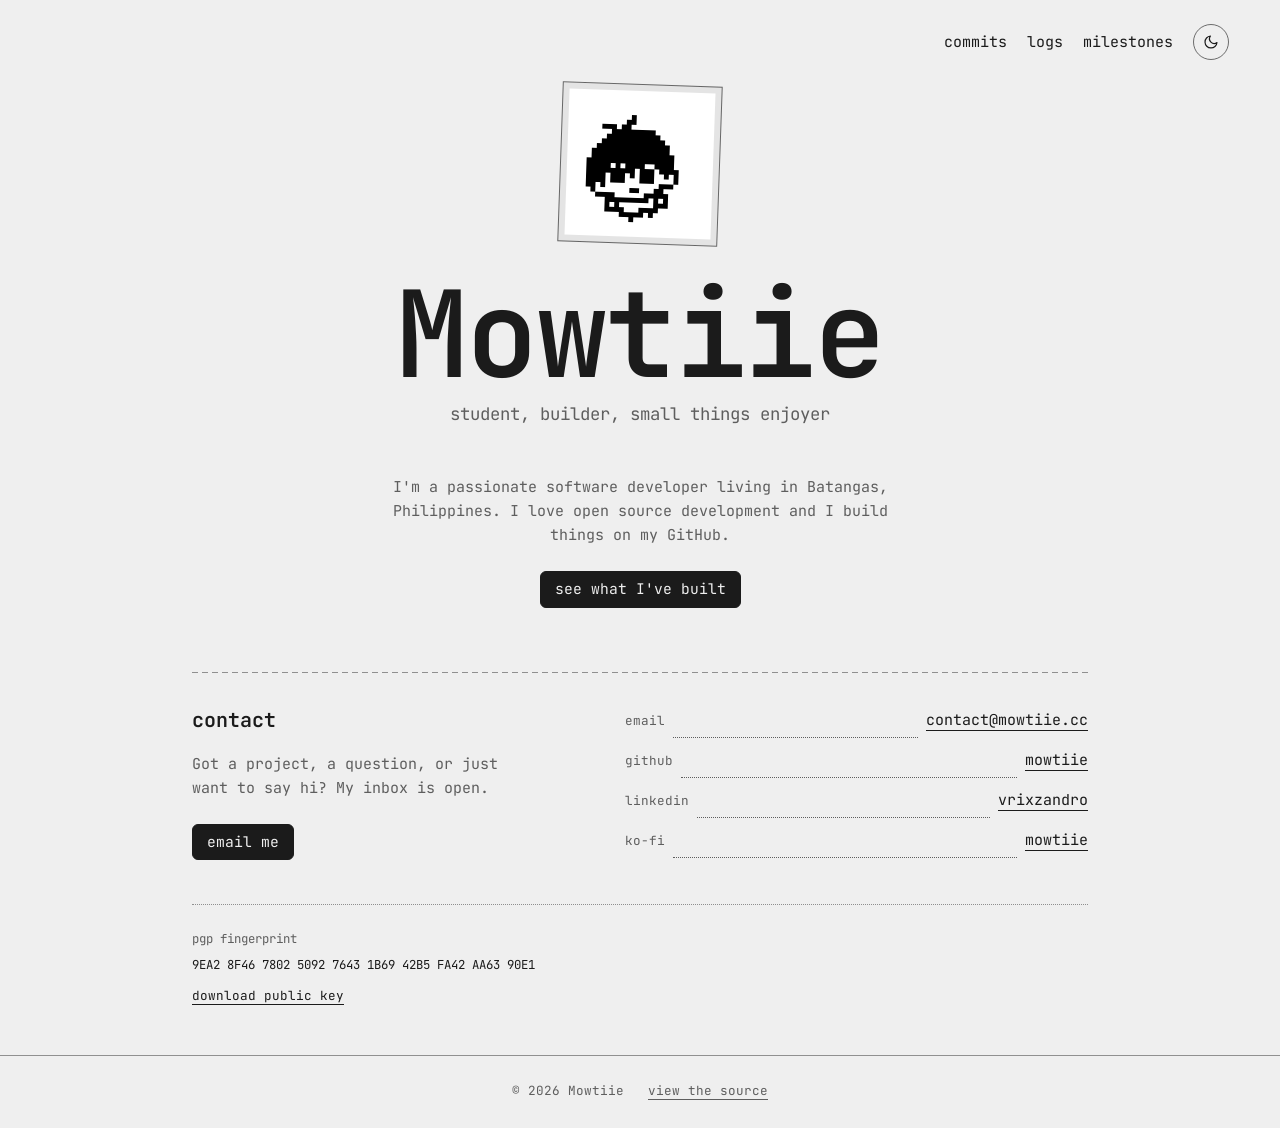
==== commit f5979023: "Renamed the nav to commits, logs and milestones and updated the page titles" ====
--- a/index.html
+++ b/index.html
@@ -13,11 +13,11 @@
   </script>
   <meta name="theme-color" content="#EFEFEF" media="(prefers-color-scheme: light)">
   <meta name="theme-color" content="#0F0F0F" media="(prefers-color-scheme: dark)">
-  <title>Mowtiie | IT Student and Software Developer in the Philippines</title>
+  <title>Mowtiieverse</title>
 
   <meta property="og:type" content="profile">
   <meta property="og:site_name" content="Mowtiie">
-  <meta property="og:title" content="Mowtiie | IT Student and Software Developer">
+  <meta property="og:title" content="Mowtiieverse">
   <meta property="og:description" content="Personal site of Mowtiie, an IT student and software developer in the Philippines.">
   <meta name="twitter:card" content="summary">
 
@@ -61,9 +61,9 @@
     <div class="header-end">
       <nav class="site-nav" aria-label="Primary">
         <ul>
-          <li><a href="/projects/">projects</a></li>
-          <li><a href="/timeline/">timeline</a></li>
-          <li><a href="/achievements/">achievements</a></li>
+          <li><a href="/projects/">commits</a></li>
+          <li><a href="/timeline/">logs</a></li>
+          <li><a href="/achievements/">milestones</a></li>
         </ul>
       </nav>
       <button class="theme-toggle" id="theme-toggle" type="button">
--- a/style.css
+++ b/style.css
@@ -436,8 +436,6 @@
   align-items: center;
   gap: 0.5rem;
   margin-bottom: 1.5rem;
-  padding-bottom: 1rem;
-  border-bottom: 1px dashed var(--rule);
 }
 
 .js .filter-status { display: block; }
@@ -474,6 +472,12 @@
   rotate: -135deg;
   translate: 0 0.1rem;
 }
+
+.pill svg { flex-shrink: 0; }
+
+/* The query bar is a different kind of control, so it sits apart at the far end of the row. */
+.pill-query { margin-inline-start: auto; }
+.pill-query::after { display: none; }
 
 .pill:hover { background: var(--surface); }
 
@@ -508,7 +512,7 @@
   overflow-y: auto;
   padding: 0.375rem;
   border: 1px solid var(--border);
-  border-radius: 12px;
+  border-radius: 8px;
   background: var(--note);
   box-shadow: 2px 3px 0 var(--rule);
 }
@@ -520,7 +524,7 @@
   /* A comfortable tap target. */
   min-block-size: 2.75rem;
   padding-inline: 0.625rem;
-  border-radius: 8px;
+  border-radius: 6px;
   font-size: 0.875rem;
   cursor: pointer;
 }
@@ -578,7 +582,8 @@
   flex-basis: 100%;
   margin-top: 0.5rem;
   padding: 1rem;
-  border: 1px dashed var(--border);
+  border: 1px solid var(--border);
+  border-radius: 8px;
   background: var(--note);
 }
 
@@ -590,14 +595,21 @@
 }
 
 .query-input {
+  display: block;
   width: 100%;
+  min-block-size: 2.75rem;
+  max-block-size: 10lh;
   padding: 0.5rem 0.75rem;
   border: 1px solid var(--border);
-  border-radius: 6px;
+  border-radius: 8px;
   background: var(--bg);
   color: var(--text);
+  field-sizing: content;
   font: inherit;
-  font-size: 0.875rem;
+  /* 16px, because phones zoom in on smaller fields when they get focus. */
+  font-size: 1rem;
+  line-height: 1.5;
+  resize: none;
 }
 
 /* A query that can't be read gets a dashed edge as well as the message, so it isn't only a color. */
@@ -654,7 +666,7 @@
   width: 100%;
   padding: 0.5rem 0.75rem;
   border: 1px solid var(--rule);
-  border-radius: 6px;
+  border-radius: 8px;
   background: transparent;
   color: var(--text);
   font: inherit;
@@ -675,7 +687,26 @@
   color: var(--text-soft);
   font-size: 0.75rem;
 }
-/* Sticky notes: one for each project and each achievement. */
+/* Says why options are greyed out, or why they are waiting. */
+.menu-note {
+  margin-top: 0.25rem;
+  padding: 0.5rem 0.625rem;
+  border-top: 1px dotted var(--rule);
+  color: var(--text-soft);
+  font-size: 0.75rem;
+  text-wrap: pretty;
+}
+
+.query-reference { margin-top: 1rem; }
+
+.query-reference summary {
+  display: inline-block;
+  min-block-size: 2rem;
+  color: var(--text-soft);
+  font-size: 0.8125rem;
+  cursor: pointer;
+}
+/* Sticky notes: one for each project and each milestone. */
 .project-list,
 .note-list {
   display: grid;
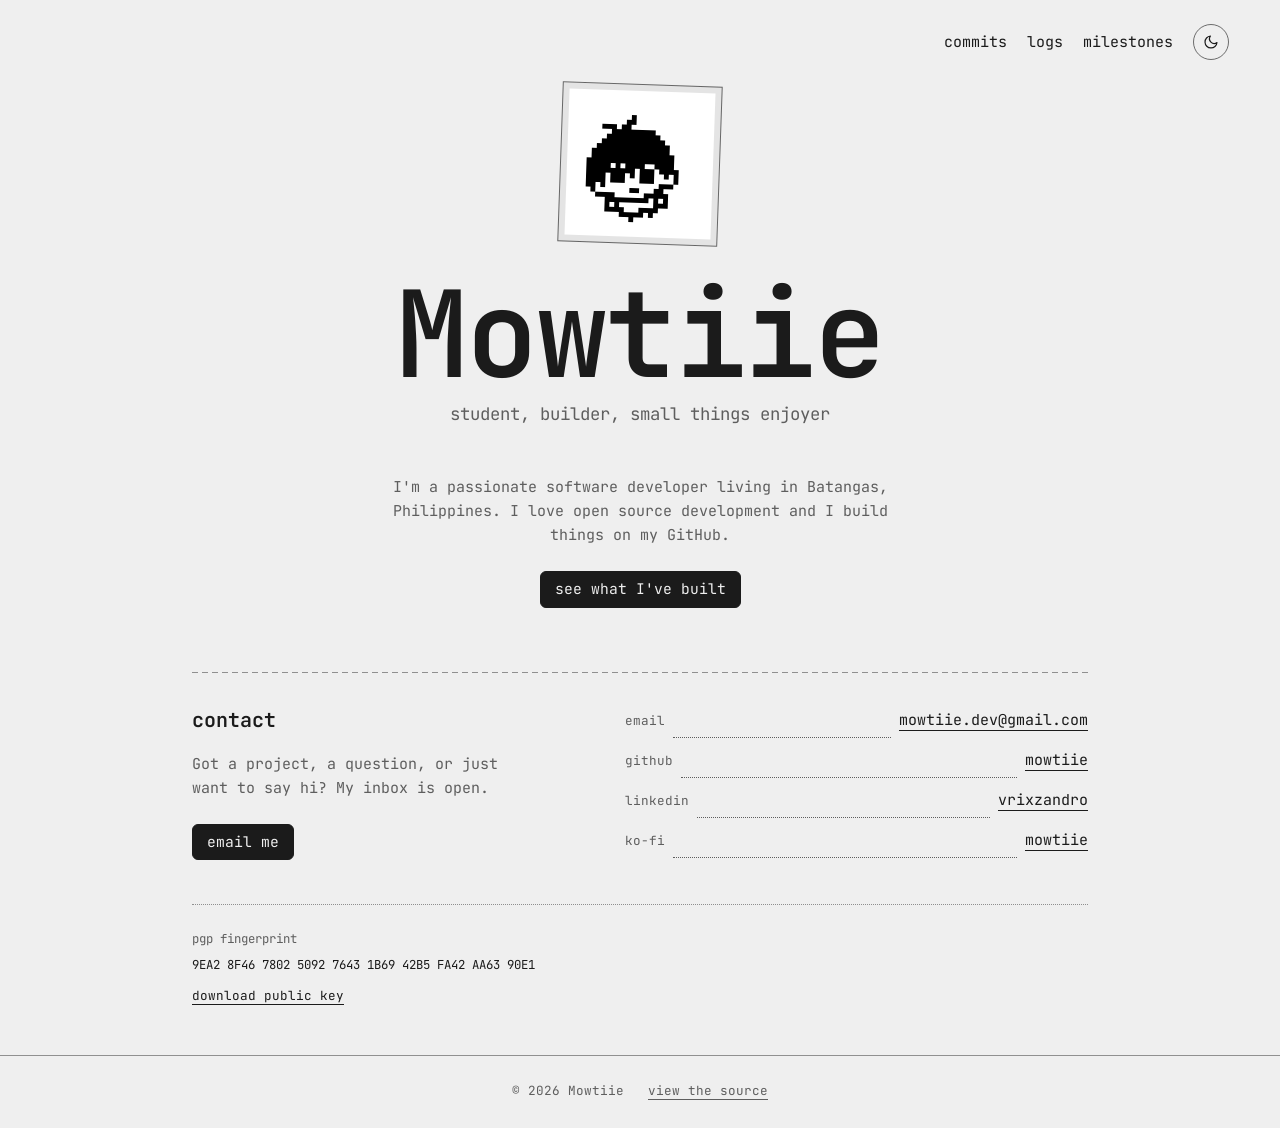
==== commit 0ffb4324: "Updated email" ====
--- a/index.html
+++ b/index.html
@@ -61,9 +61,9 @@
     <div class="header-end">
       <nav class="site-nav" aria-label="Primary">
         <ul>
-          <li><a href="/projects/">commits</a></li>
-          <li><a href="/timeline/">logs</a></li>
-          <li><a href="/achievements/">milestones</a></li>
+          <li><a href="/commits/">commits</a></li>
+          <li><a href="/logs/">logs</a></li>
+          <li><a href="/milestones/">milestones</a></li>
         </ul>
       </nav>
       <button class="theme-toggle" id="theme-toggle" type="button">
@@ -97,14 +97,14 @@
       <div class="contact-intro">
         <h2 class="section-title" id="contact-title">contact</h2>
         <p>Got a project, a question, or just want to say hi? My inbox is open.</p>
-        <a class="button" href="mailto:contact@mowtiie.cc">email me</a>
+        <a class="button" href="mailto:mowtiie.dev@gmail.com">email me</a>
       </div>
 
       <ul class="contact-rows">
         <li>
           <span class="contact-label">email</span>
           <span class="leader" aria-hidden="true"></span>
-          <a href="mailto:contact@mowtiie.cc">contact@mowtiie.cc</a>
+          <a href="mailto:mowtiie.dev@gmail.com">mowtiie.dev@gmail.com</a>
         </li>
         <li>
           <span class="contact-label">github</span>
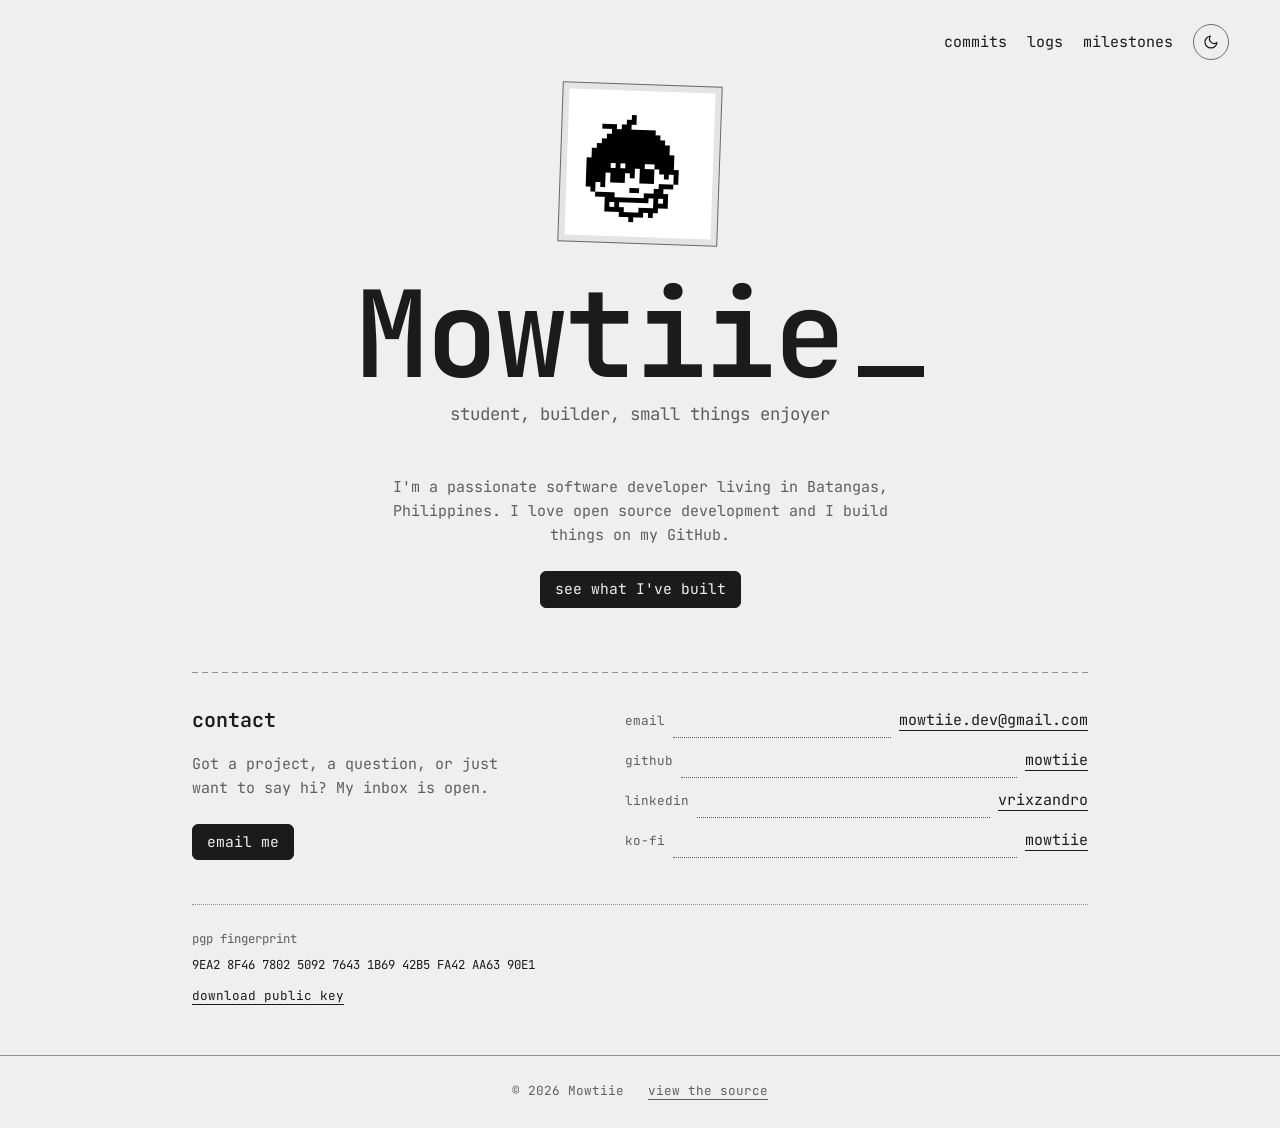
==== commit 816f84ec: "Updated reference for commit button in home" ====
--- a/index.html
+++ b/index.html
@@ -91,7 +91,7 @@
       </div>
     </div>
     <p class="intro-about">I'm a passionate software developer living in Batangas, Philippines. I love open source development and I build things on my GitHub.</p>
-    <a class="button intro-cta" href="/projects/">see what I've built</a>
+    <a class="button intro-cta" href="/commits/">see what I've built</a>
 
     <section id="contact" aria-labelledby="contact-title">
       <div class="contact-intro">
--- a/style.css
+++ b/style.css
@@ -170,6 +170,8 @@
 .theme-toggle {
   width: 2.25rem;
   height: 2.25rem;
+  /* A wrapping header must not squeeze the round button into an oval. */
+  flex-shrink: 0;
   display: grid;
   place-items: center;
   border: 1px solid var(--border);
@@ -216,6 +218,17 @@
   line-height: 1.1;
   margin-bottom: 0.75rem;
   overflow-wrap: anywhere;
+}
+
+/* A terminal-style cursor after each page title. It is a drawn box rather than a "_" character,
+   so screen readers have nothing to announce. */
+.page-title::after {
+  content: "";
+  display: inline-block;
+  inline-size: 0.55em;
+  block-size: 0.09em;
+  margin-inline-start: 0.12em;
+  background: currentColor;
 }
 
 /* Utility pages (like the project list) get a quieter title so the content starts sooner. */
@@ -415,11 +428,14 @@
   .timeline li:nth-child(odd) .timeline-text { margin-inline-start: auto; }
 }
 
-/* The timeline page is centered, so the title and intro line up with the thread. */
-.timeline-page main > .page-title,
-.timeline-page main > .lede {
-  margin-inline: auto;
-  text-align: center;
+/* On wide screens the thread is centered, so the title and intro line up with it.
+   Below that the thread hugs the left edge, so the heading stays left too. */
+@media (min-width: 50em) {
+  .timeline-page main > .page-title,
+  .timeline-page main > .lede {
+    margin-inline: auto;
+    text-align: center;
+  }
 }
 /* ---------- Projects ---------- */
 /* The controls only work with JavaScript, so they only take up space once it is available.
@@ -480,6 +496,9 @@
 .pill-query::after { display: none; }
 
 .pill:hover { background: var(--surface); }
+
+/* The Query pill has no arrow to flip, so its open panel is shown by a filled background. */
+.pill-query[aria-expanded="true"] { background: var(--surface); }
 
 /* Something is chosen in this menu. */
 .pill[data-active],
@@ -791,6 +810,20 @@
   font-size: 0.875rem;
   text-wrap: pretty;
 }
+/* A short line of context under a section title, and a quiet label for each group of notes. */
+.section-intro {
+  max-width: 60ch;
+  color: var(--text-soft);
+  text-wrap: pretty;
+}
+
+.season-title {
+  margin-block: 2rem 0.25rem;
+  color: var(--text-soft);
+  font-size: 0.875rem;
+  font-weight: 600;
+}
+
 /* Hidden by the filter; keeps the rule from being beaten by display values above. */
 .project[hidden] { display: none; }
 
@@ -940,6 +973,56 @@
   min-height: 2rem;
 }
 
+/* ---------- Back to top ---------- */
+/* Invisible and one screen tall; the script shows the button once it has scrolled out of view. */
+.scroll-probe {
+  position: absolute;
+  inset: 0 auto auto 0;
+  inline-size: 1px;
+  block-size: 100svh;
+  pointer-events: none;
+  visibility: hidden;
+}
+
+.back-to-top {
+  position: fixed;
+  inset-block-end: 1rem;
+  inset-inline-end: var(--gutter);
+  /* Under the filter menus, above the notes. */
+  z-index: 1;
+  display: inline-flex;
+  align-items: center;
+  min-block-size: 2.75rem;
+  padding-inline: 1.125rem;
+  /* Inverted, like the main button, so it stands out from the notes and text behind it. */
+  border: 1px solid var(--text);
+  border-radius: 999px;
+  background: var(--text);
+  color: var(--bg);
+  font: inherit;
+  font-size: 0.8125rem;
+  cursor: pointer;
+  /* Hidden this way, it also leaves the tab order and the accessibility tree. */
+  visibility: hidden;
+  opacity: 0;
+  transition: opacity 0.2s ease, visibility 0.2s, background-color 0.2s;
+}
+
+.back-to-top:hover {
+  background: var(--text-soft);
+  border-color: var(--text-soft);
+}
+
+.back-to-top.is-visible {
+  visibility: visible;
+  opacity: 1;
+}
+
+/* On phones the centered footer text reaches the button's corner. */
+@media (max-width: 35em) {
+  .site-footer { padding-block-end: 4.25rem; }
+}
+
 /* ---------- Motion ----------
    Everything here is decorative and opt-in: with reduced motion the page is simply static.
    Only transform and opacity are animated, so it stays off the main thread. */
@@ -958,6 +1041,23 @@
   .intro-text .subtitle { animation-delay: 0.08s; }
   .intro .photo { animation-delay: 0.16s; }
 
+  /* The cursor blinks for four seconds, then rests. Blinking that never stops would need a pause control. */
+  @keyframes blink {
+    50% { opacity: 0; }
+  }
+
+  .page-title::after {
+    animation: blink 1s steps(1, end) 4;
+  }
+
+  /* The button rises into place as it fades in. */
+  .back-to-top {
+    translate: 0 0.5rem;
+    transition: opacity 0.2s ease, visibility 0.2s, background-color 0.2s, translate 0.2s ease;
+  }
+
+  .back-to-top.is-visible { translate: 0 0; }
+
   /* A note lifts and straightens a little when you point at it. */
   .note { transition: translate 0.2s ease, rotate 0.2s ease; }
   .note:hover { translate: 0 -3px; rotate: 0deg; }
@@ -997,8 +1097,36 @@
 @media (max-width: 35em) {
   .intro { flex-direction: column-reverse; align-items: flex-start; }
 
+  /* A 3rem gap under the intro pushes the controls too far from it on a short screen. */
+  .lede { margin-bottom: 2rem; }
+
+  /* When the pills wrap, a lone Query pill at the far end looks like a mistake. */
+  .pill-query { margin-inline-start: 0; }
 
   /* On a phone the menus span the whole filter row, so they never run off the screen. */
   .filter { position: static; }
   .menu { inset-inline: 0; inline-size: auto; min-inline-size: 0; }
 }
+
+/* ---------- Touch screens ---------- */
+/* Fingertips need about 44px; a mouse is fine with the smaller sizes above. */
+@media (pointer: coarse) {
+  .site-brand,
+  .project-name,
+  .pgp-download,
+  .site-nav a,
+  .footer-links a,
+  .contact-rows a,
+  .filter-reset,
+  .filter-clear,
+  .query-reference summary {
+    display: inline-flex;
+    align-items: center;
+    min-block-size: 2.75rem;
+  }
+
+  .theme-toggle,
+  .pill { min-block-size: 2.75rem; }
+
+  .theme-toggle { min-inline-size: 2.75rem; }
+}
